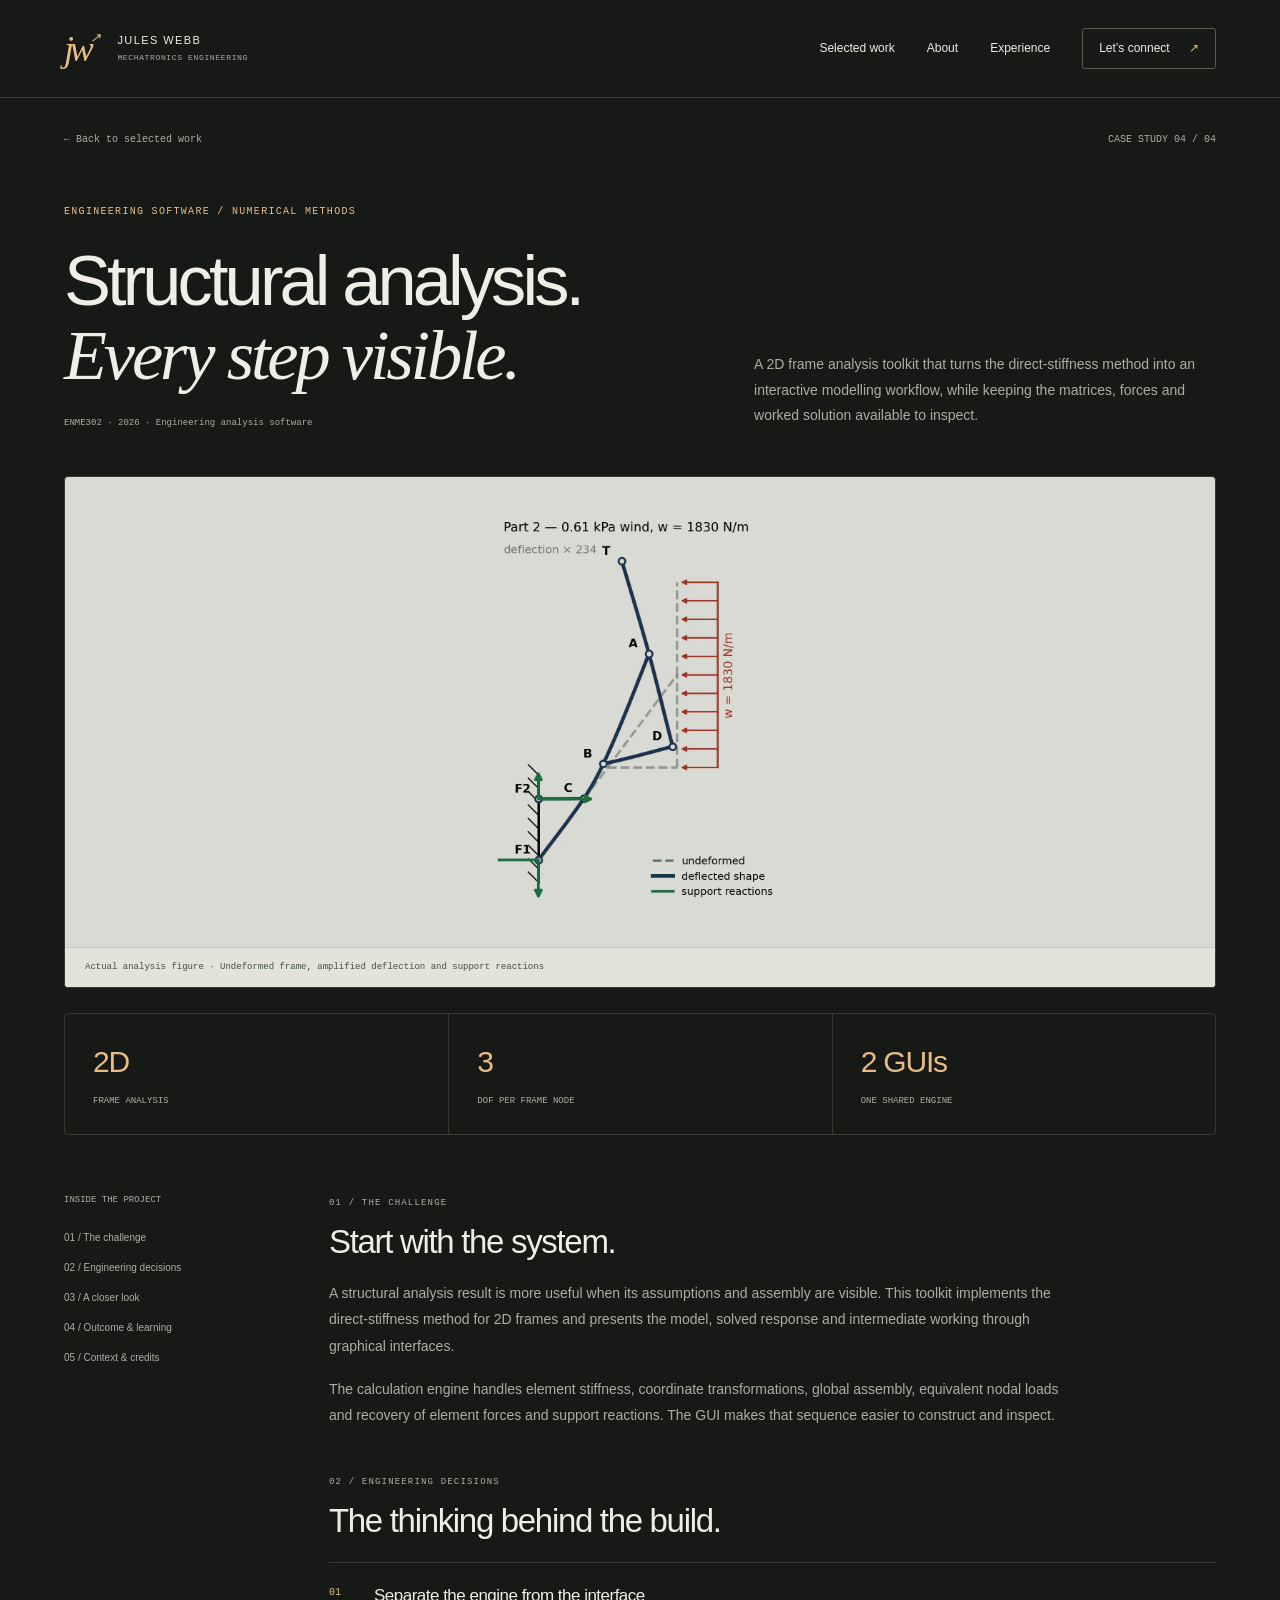
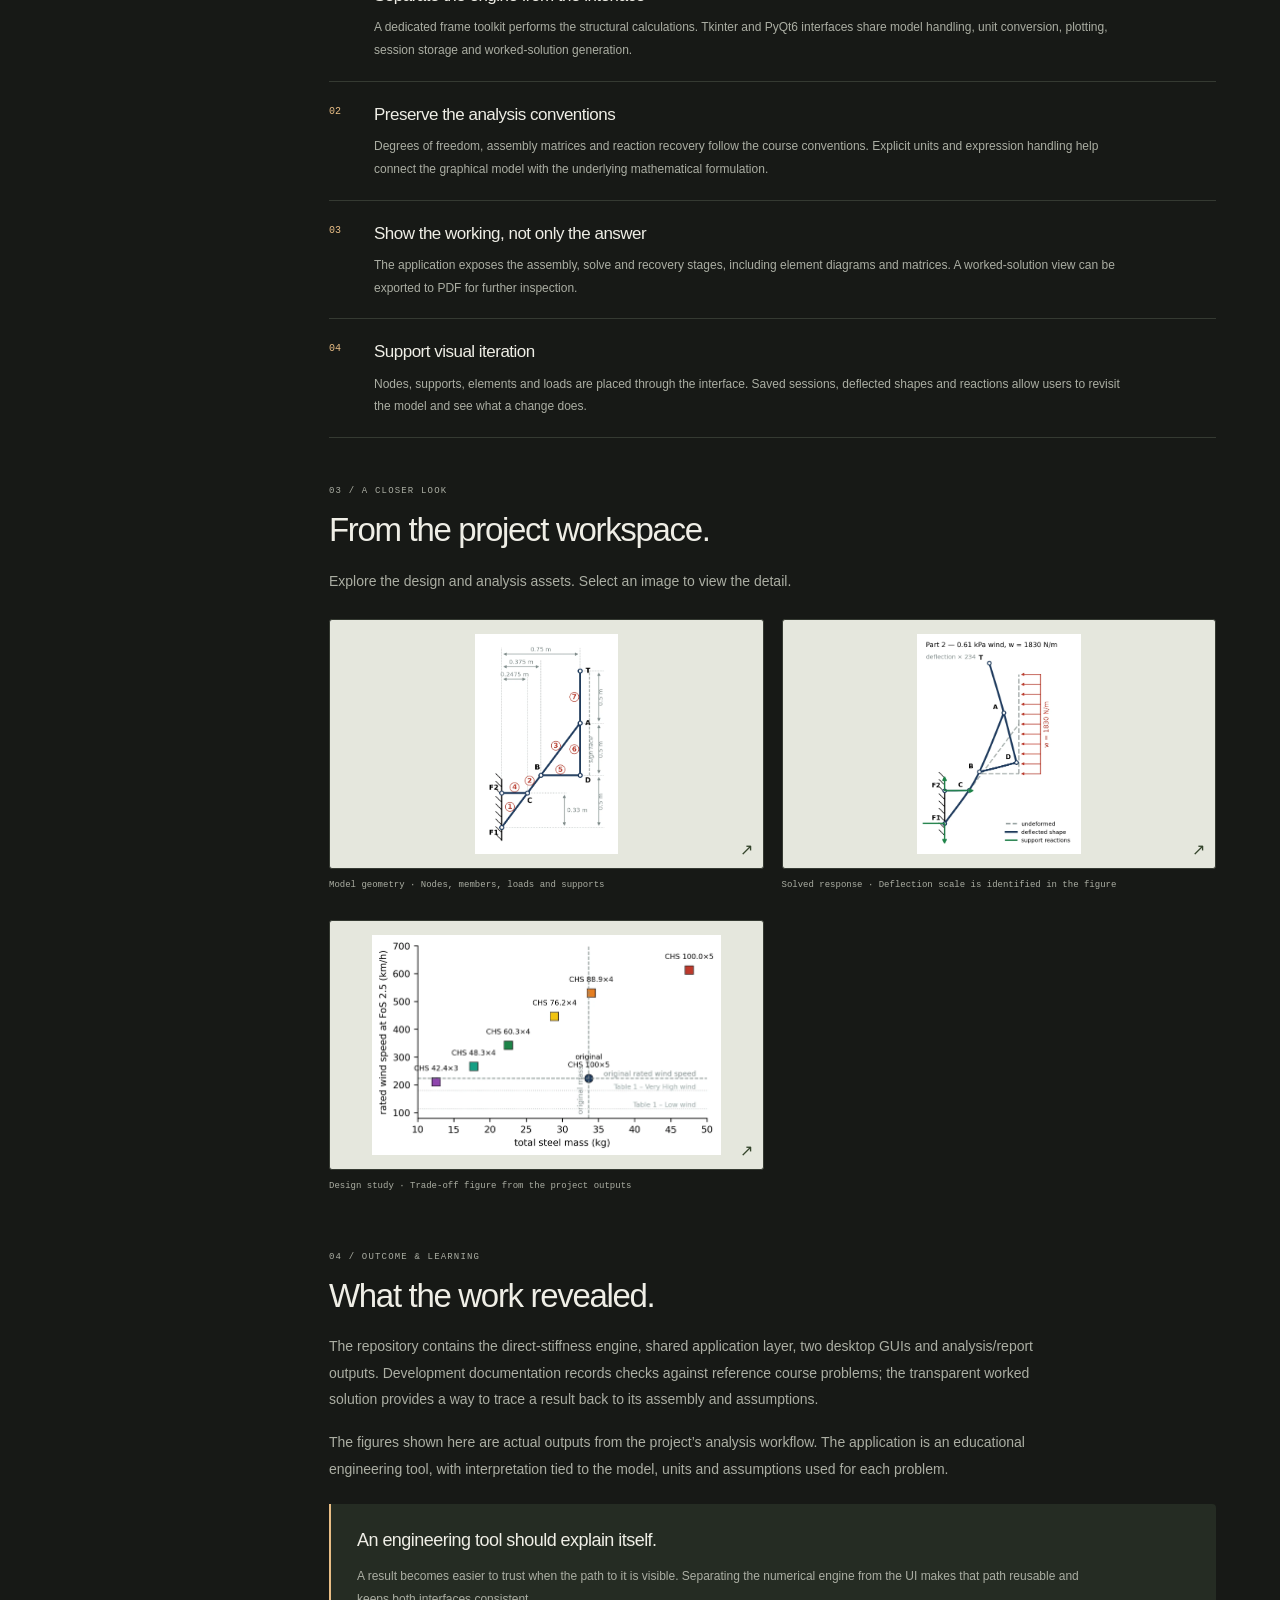
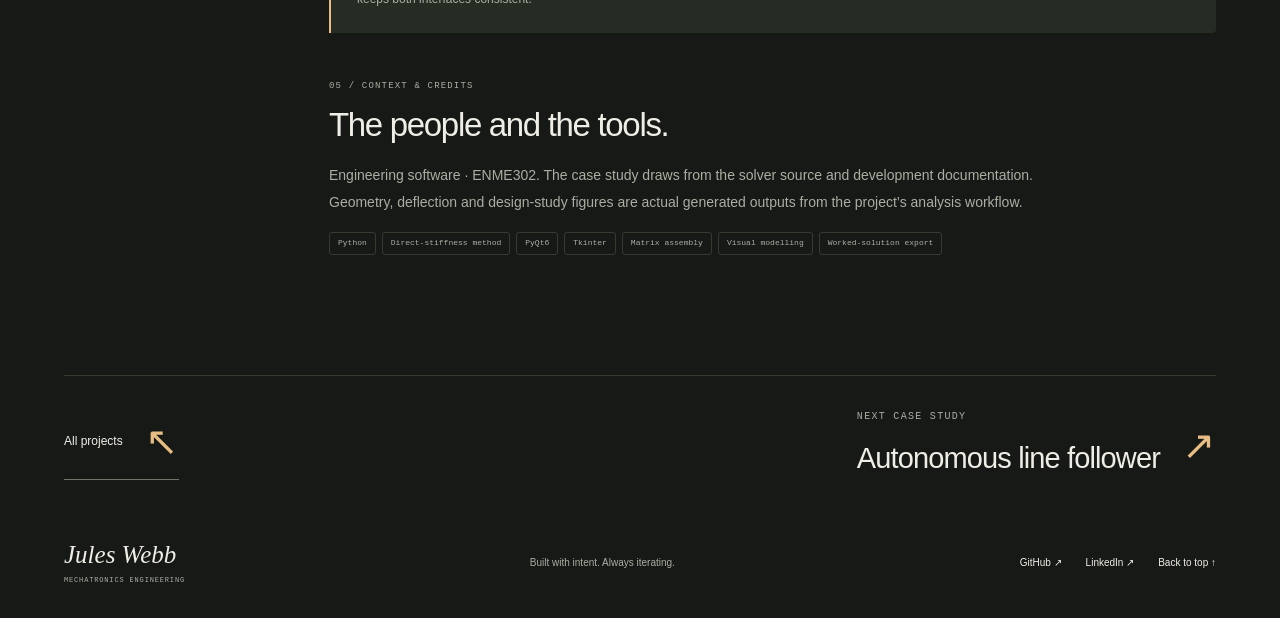
==== frame-solver.html @ 987310a7 "Build Jules Webb engineering portfolio for GitHub Pages" ====
<!doctype html>
<html lang="en"><head><meta charset="utf-8"><meta name="viewport" content="width=device-width, initial-scale=1"><meta name="theme-color" content="#171916"><title>Structural frame solver — Jules Webb</title><meta name="description" content="A 2D frame analysis toolkit that turns the direct-stiffness method into an interactive modelling workflow, while keeping the matrices, forces and worked solution available to inspect."><link rel="canonical" href="https://juleswwebb.github.io/portfolio/frame-solver.html"><meta property="og:type" content="article"><meta property="og:title" content="Structural frame solver — Jules Webb"><meta property="og:description" content="A 2D frame analysis toolkit that turns the direct-stiffness method into an interactive modelling workflow, while keeping the matrices, forces and worked solution available to inspect."><meta property="og:url" content="https://juleswwebb.github.io/portfolio/frame-solver.html"><meta property="og:image" content="https://juleswwebb.github.io/portfolio/assets/social-preview.png"><meta name="twitter:card" content="summary_large_image"><link rel="icon" href="assets/favicon.svg" type="image/svg+xml"><link rel="stylesheet" href="styles.css"><script defer src="app.js"></script></head>
<body><a class="skip-link" href="#main">Skip to content</a>  <header class="header">
    <a class="brand" href="./" aria-label="Jules Webb, home"><span class="monogram">jw<span>↗</span></span><span>JULES WEBB<span class="brand-sub">MECHATRONICS ENGINEERING</span></span></a>
    <button class="menu-toggle" aria-expanded="false" aria-controls="navigation">Menu <span>+</span></button>
    <nav id="navigation" aria-label="Main navigation"><a href="index.html#work">Selected work</a><a href="index.html#about">About</a><a href="index.html#experience">Experience</a><a class="nav-contact" href="index.html#contact">Let’s connect <span>↗</span></a></nav>
  </header>
<main id="main" class="wrap">
<div class="case-breadcrumb"><a href="index.html#work">← Back to selected work</a><span>CASE STUDY 04 / 04</span></div>
<section class="case-hero"><div><p class="eyebrow">ENGINEERING SOFTWARE / NUMERICAL METHODS</p><h1>Structural analysis.<br><em>Every step visible.</em></h1><div class="case-meta">ENME302 · 2026 · Engineering analysis software</div></div><p>A 2D frame analysis toolkit that turns the direct-stiffness method into an interactive modelling workflow, while keeping the matrices, forces and worked solution available to inspect.</p></section>
<figure class="case-cover frame-cover"><img src="assets/frame-analysis.webp" alt="Deflected structural frame plotted alongside original geometry, loads and support reactions" fetchpriority="high"><figcaption>Actual analysis figure · Undeformed frame, amplified deflection and support reactions</figcaption></figure>
<div class="case-stats"><div class="case-stat"><strong>2D</strong><span>FRAME ANALYSIS</span></div><div class="case-stat"><strong>3</strong><span>DOF PER FRAME NODE</span></div><div class="case-stat"><strong>2 GUIs</strong><span>ONE SHARED ENGINE</span></div></div>
<div class="case-layout"><aside class="case-aside" aria-label="Case study sections"><p>INSIDE THE PROJECT</p><a href="#challenge">01 / The challenge</a><a href="#decisions">02 / Engineering decisions</a><a href="#details">03 / A closer look</a><a href="#outcome">04 / Outcome & learning</a><a href="#credits">05 / Context & credits</a></aside>
<div class="case-content"><section id="challenge"><p class="eyebrow">01 / THE CHALLENGE</p><h2>Start with the system.</h2><p>A structural analysis result is more useful when its assumptions and assembly are visible. This toolkit implements the direct-stiffness method for 2D frames and presents the model, solved response and intermediate working through graphical interfaces.</p><p>The calculation engine handles element stiffness, coordinate transformations, global assembly, equivalent nodal loads and recovery of element forces and support reactions. The GUI makes that sequence easier to construct and inspect.</p></section>
<section id="decisions"><p class="eyebrow">02 / ENGINEERING DECISIONS</p><h2>The thinking behind the build.</h2><div class="decision-list"><div class="decision"><span>01</span><div><h3>Separate the engine from the interface</h3><p>A dedicated frame toolkit performs the structural calculations. Tkinter and PyQt6 interfaces share model handling, unit conversion, plotting, session storage and worked-solution generation.</p></div></div><div class="decision"><span>02</span><div><h3>Preserve the analysis conventions</h3><p>Degrees of freedom, assembly matrices and reaction recovery follow the course conventions. Explicit units and expression handling help connect the graphical model with the underlying mathematical formulation.</p></div></div><div class="decision"><span>03</span><div><h3>Show the working, not only the answer</h3><p>The application exposes the assembly, solve and recovery stages, including element diagrams and matrices. A worked-solution view can be exported to PDF for further inspection.</p></div></div><div class="decision"><span>04</span><div><h3>Support visual iteration</h3><p>Nodes, supports, elements and loads are placed through the interface. Saved sessions, deflected shapes and reactions allow users to revisit the model and see what a change does.</p></div></div></div></section>
<section id="details"><p class="eyebrow">03 / A CLOSER LOOK</p><h2>From the project workspace.</h2><p>Explore the design and analysis assets. Select an image to view the detail.</p><div class="case-gallery"><figure class="gallery-item"><button class="gallery-button" aria-label="Enlarge: Model geometry · Nodes, members, loads and supports"><img src="assets/frame-geometry.webp" alt="Frame geometry and load diagram generated by the solver workflow" loading="lazy"></button><figcaption>Model geometry · Nodes, members, loads and supports</figcaption></figure><figure class="gallery-item"><button class="gallery-button" aria-label="Enlarge: Solved response · Deflection scale is identified in the figure"><img src="assets/frame-analysis.webp" alt="Undeformed and deflected frame with support reactions" loading="lazy"></button><figcaption>Solved response · Deflection scale is identified in the figure</figcaption></figure><figure class="gallery-item"><button class="gallery-button" aria-label="Enlarge: Design study · Trade-off figure from the project outputs"><img src="assets/frame-tradeoff.webp" alt="Engineering trade-off plot from the structural analysis workflow" loading="lazy"></button><figcaption>Design study · Trade-off figure from the project outputs</figcaption></figure></div></section>
<section id="outcome"><p class="eyebrow">04 / OUTCOME & LEARNING</p><h2>What the work revealed.</h2><p>The repository contains the direct-stiffness engine, shared application layer, two desktop GUIs and analysis/report outputs. Development documentation records checks against reference course problems; the transparent worked solution provides a way to trace a result back to its assembly and assumptions.</p><p>The figures shown here are actual outputs from the project’s analysis workflow. The application is an educational engineering tool, with interpretation tied to the model, units and assumptions used for each problem.</p><div class="case-callout"><h3>An engineering tool should explain itself.</h3><p>A result becomes easier to trust when the path to it is visible. Separating the numerical engine from the UI makes that path reusable and keeps both interfaces consistent.</p></div></section>
<section id="credits"><p class="eyebrow">05 / CONTEXT & CREDITS</p><h2>The people and the tools.</h2><p>Engineering software · ENME302. The case study draws from the solver source and development documentation. Geometry, deflection and design-study figures are actual generated outputs from the project’s analysis workflow.</p><div class="tags"><span>Python</span><span>Direct-stiffness method</span><span>PyQt6</span><span>Tkinter</span><span>Matrix assembly</span><span>Visual modelling</span><span>Worked-solution export</span></div></section></div></div>
<div class="case-next"><a class="text-link" href="index.html#work">All projects <span>↖</span></a><a href="line-follower.html"><div><p class="eyebrow">NEXT CASE STUDY</p><h3>Autonomous line follower</h3></div><span aria-hidden="true">↗</span></a></div></main>
<dialog id="lightbox" class="lightbox" aria-label="Project image detail"><button class="lightbox-close" aria-label="Close image detail">×</button><img alt=""><p></p></dialog>  <footer class="footer wrap"><a class="footer-name" href="./">Jules Webb<span>MECHATRONICS ENGINEERING</span></a><p>Built with intent. Always iterating.</p><div><a href="https://github.com/juleswwebb" target="_blank" rel="noopener noreferrer">GitHub ↗</a><a href="https://www.linkedin.com/in/jules-webb-585821216/" target="_blank" rel="noopener noreferrer">LinkedIn ↗</a><a href="#main">Back to top ↑</a></div></footer></body></html>
---- styles.css ----
@charset "UTF-8";
:root{--bg:#171916;--panel:#20231f;--ink:#efeee6;--muted:#abaea3;--line:#353a32;--accent:#e8bd85;--paper:#eae9df;--dark:#252a22;--sans:Arial,Helvetica,sans-serif;--serif:Georgia,'Times New Roman',serif;--mono:'SFMono-Regular',Consolas,'Liberation Mono',monospace}
*{box-sizing:border-box}html{scroll-behavior:smooth;scroll-padding-top:100px}body{margin:0;background:var(--bg);color:var(--ink);font-family:var(--sans);font-size:15px;line-height:1.6;-webkit-font-smoothing:antialiased}a{color:inherit;text-decoration:none}button{font:inherit;color:inherit;cursor:pointer}button,a{-webkit-tap-highlight-color:transparent}button{background:none;border:0}img{max-width:100%;display:block}::selection{color:var(--bg);background:var(--accent)}:focus-visible{outline:2px solid var(--accent);outline-offset:6px}button:focus-visible{outline-offset:3px}h1,h2,h3,p{margin:0}h1,h2{font-weight:400;line-height:1.07;letter-spacing:-.055em}h1 em,h2 em{font-family:var(--serif);font-weight:400;letter-spacing:-.045em}h3{font-weight:500;letter-spacing:-.03em}p{color:var(--muted)}.wrap{max-width:1320px;padding-left:64px;padding-right:64px;margin:auto}.eyebrow,.small-label{font-family:var(--mono);font-size:10px;line-height:1.7;letter-spacing:.13em;color:var(--muted)}.eyebrow{margin-bottom:24px}.status-dot{display:inline-block;width:6px;height:6px;border-radius:50%;background:var(--accent);margin-right:10px;box-shadow:0 0 0 4px #e8bd8510}.header{max-width:1480px;margin:auto;padding:28px 64px;display:flex;align-items:center;justify-content:space-between;gap:24px;border-bottom:1px solid var(--line)}.brand{display:flex;align-items:center;gap:16px;font-size:11px;letter-spacing:.13em}.monogram{font-family:var(--serif);font-style:italic;font-size:36px;line-height:1;letter-spacing:-.12em;position:relative;padding-right:12px;color:var(--accent)}.monogram>span{font-family:var(--sans);font-size:13px;position:absolute;top:0;right:0;letter-spacing:0}.brand-sub{display:block;font-family:var(--mono);font-size:8px;color:var(--muted);letter-spacing:.08em;margin-top:3px}.header nav{display:flex;align-items:center;gap:32px;font-size:12px}.header nav>a{transition:color .2s}.header nav>a:hover{color:var(--accent)}.nav-contact{border:1px solid #595c50;padding:10px 16px;border-radius:3px}.nav-contact span{margin-left:16px;color:var(--accent)}.menu-toggle{display:none}.hero{padding-top:86px;padding-bottom:74px;display:grid;grid-template-columns:1.15fr 1fr;gap:56px;align-items:center}.hero h1{font-size:clamp(58px,6vw,85px);line-height:1.04;letter-spacing:-.065em}.hero h1 em{font-size:.82em;white-space:nowrap;color:var(--accent)}.hero-description{max-width:420px;font-size:15px;line-height:1.8;margin-top:28px}.hero-actions{display:flex;align-items:center;gap:28px;margin-top:32px}.button{display:inline-flex;align-items:center;justify-content:space-between;gap:36px;font-size:12px;padding:15px 22px;border-radius:3px;transition:background .2s,transform .2s}.button:hover{transform:translateY(-2px)}.button-accent{background:var(--accent);color:#23281f}.button-accent:hover{background:#f4d2a6}.text-link{font-size:12px;display:inline-flex;gap:24px;align-items:center;border-bottom:1px solid #707368;padding-bottom:6px}.text-link span{color:var(--accent)}.hero-note{display:flex;gap:14px;margin-top:38px;align-items:center}.note-line{height:34px;border-left:1px solid var(--line)}.hero-note p{font-size:10px;line-height:1.8}.hero-note strong{font-weight:400;color:#d0d2c8;font-size:10px}.hero-art{min-width:0;position:relative;transform:translateY(10px)}.art-heading,.art-footer{display:flex;align-items:center;justify-content:space-between;font-family:var(--mono);font-size:8px;letter-spacing:.04em;color:var(--muted);gap:8px}.art-heading{padding-bottom:14px}.art-stage{position:relative;background:#d8d9d2;aspect-ratio:1.08;overflow:hidden;border:1px solid #6e7766;color:#485145;background-image:linear-gradient(#64735a12 1px,transparent 1px),linear-gradient(90deg,#64735a12 1px,transparent 1px);background-size:24px 24px}.art-stage::after{content:'';position:absolute;inset:12px;border:1px solid #626e5526;pointer-events:none}.art-stage img{width:100%;height:100%;object-fit:contain;padding:44px 10px;mix-blend-mode:multiply;position:relative;z-index:1;transition:opacity .18s;filter:contrast(1.025)}.art-stage[data-view="electronics"]{background:#102031}.art-stage[data-view="electronics"] img{mix-blend-mode:normal;padding:28px;object-fit:contain}.art-stage[data-view="control"]{background:#e4e4e0}.art-stage[data-view="control"] img{mix-blend-mode:normal;padding:40px 20px}.art-orbit{position:absolute;inset:35px;border:1px solid #6e77662a;border-radius:50%;transform:rotate(-15deg) scaleY(.77)}.art-orbit::before{content:'';position:absolute;inset:25px;border:1px dashed #6e776631;border-radius:50%}.crosshair{position:absolute;font-family:var(--mono);font-size:21px;line-height:1;z-index:2}.crosshair-one{top:16px;left:18px}.crosshair-two{bottom:16px;right:18px}.art-label{position:absolute;z-index:2;font:8px var(--mono);letter-spacing:.07em;background:#d8d9d2c9;padding:6px 8px}.label-top{top:36px;right:20px}.label-bottom{bottom:38px;left:20px}.art-footer{padding-top:13px;font-size:8px}.art-coordinate{font-size:7px}.view-controls{display:flex;border:1px solid var(--line);margin-top:22px;border-radius:3px;overflow:hidden}.view-controls button{font-family:var(--mono);font-size:9px;flex:1;padding:11px 5px;color:var(--muted);transition:background .2s}.view-controls button+button{border-left:1px solid var(--line)}.view-controls button span{font-family:var(--sans);margin-left:8px;font-size:10px}.view-controls button[aria-pressed="true"]{background:#e8bd8512;color:var(--accent)}.view-controls button:hover{background:#e8bd850a}.discipline-strip{border-top:1px solid var(--line);border-bottom:1px solid var(--line)}.discipline-strip .wrap{display:flex;justify-content:space-between;align-items:center;padding-top:20px;padding-bottom:20px;gap:18px;font-size:10px;letter-spacing:.12em;color:#c6c8bc}.strip-plus{color:var(--accent);font-size:16px}.work-section{padding-top:100px;padding-bottom:90px}.section-heading{display:flex;justify-content:space-between;gap:40px;align-items:flex-end;margin-bottom:52px}.section-heading h2,.about-section h2{font-size:clamp(36px,4.2vw,56px)}.section-heading>p{font-size:12px;line-height:1.8;padding-bottom:4px}.section-heading .eyebrow{margin-bottom:20px}.work-toolbar{display:flex;align-items:center;justify-content:space-between;border-top:1px solid var(--line);padding:24px 0}.small-label{font-size:8px}.filters{display:flex;gap:6px}.filters button{font-size:10px;color:var(--muted);padding:7px 12px;border:1px solid transparent;border-radius:3px}.filters button[aria-pressed="true"]{border-color:#6b7260;color:var(--ink)}.filters button:hover{color:var(--accent)}.project-grid{display:grid;grid-template-columns:1fr 1fr;gap:48px 28px}.project-card{min-width:0;display:block}.project-card[hidden]{display:none}.project-image{position:relative;height:310px;overflow:hidden;background:var(--panel);border-radius:4px;border:1px solid #ffffff0a}.project-image>img{width:100%;height:100%;object-fit:contain;padding:48px 12px;transition:transform .65s cubic-bezier(.2,.8,.2,1)}.project-card:hover .project-image>img{transform:scale(1.045)}.project-card:hover .project-arrow{background:var(--accent);color:var(--bg);transform:translate(2px,-2px)}.image-light{background:#d9dad3;color:#30372c;background-image:linear-gradient(#7082610b 1px,transparent 1px),linear-gradient(90deg,#7082610b 1px,transparent 1px);background-size:24px 24px}.image-light>img{mix-blend-mode:multiply}.image-topline{position:absolute;left:20px;right:20px;top:17px;display:flex;justify-content:space-between;align-items:center;font:8px var(--mono);letter-spacing:.05em;z-index:2;gap:10px}.project-status{border:1px solid currentColor;border-radius:2px;padding:3px 5px;opacity:.7;font-size:7px;white-space:nowrap}.image-caption{position:absolute;bottom:17px;left:20px;font:8px var(--mono);letter-spacing:.05em;z-index:2}.project-arrow{position:absolute;right:18px;bottom:17px;border:1px solid currentColor;border-radius:50%;width:32px;height:32px;display:grid;place-items:center;transition:background .2s,transform .2s;z-index:2}.image-board{background:#242e27;color:#cad3c7;background-image:radial-gradient(ellipse at center,#3d4e3d 0,transparent 75%)}.image-board>img{padding:39px 32px;object-fit:cover;object-position:center;transform:scale(.92)}.project-card:hover .image-board>img{transform:scale(.97)}.image-arena{background:#242d38;color:#bdc8d5}.image-arena>img{padding:45px 22px;object-fit:contain}.project-info{padding-top:22px}.project-info .eyebrow{font-size:8px;letter-spacing:.09em;color:var(--accent);margin-bottom:7px}.project-info h3{font-size:25px;margin-bottom:8px}.project-info p:not(.eyebrow){font-size:12px;line-height:1.8;max-width:420px}.tags{display:flex;flex-wrap:wrap;gap:6px;margin-top:17px}.tags span{font-family:var(--mono);font-size:8px;border:1px solid var(--line);padding:4px 8px;border-radius:3px;color:var(--muted)}.project-wide{grid-column:1/-1;display:grid;grid-template-columns:1.3fr 1fr;align-items:center;background:#21251f;border:1px solid var(--line);border-radius:4px;overflow:hidden}.project-wide .project-image{border:0;border-radius:0;height:330px}.project-wide .project-info{padding:32px 40px}.project-wide .project-info h3{font-size:29px}.image-frame{background:#e7e8df;color:#374131}.frame-presentation{display:grid;grid-template-columns:1fr 1fr;height:100%;align-items:center;padding:40px 25px;gap:10px}.frame-presentation>img{max-height:240px;max-width:100%;width:auto;margin:auto;mix-blend-mode:multiply;transition:transform .5s}.project-card:hover .frame-presentation>img{transform:scale(1.025)}.frame-equation>span{font:7px var(--mono);letter-spacing:.03em}.frame-equation strong{display:block;font:italic 54px var(--serif);line-height:1.3;letter-spacing:-.04em}.frame-equation p{font:18px/1.3 var(--serif);color:#536148;margin:12px 0 20px}.work-footnote{font-size:10px;color:#8d9386;margin-top:32px}.about-section{background:var(--paper);color:var(--dark);padding:90px 0 80px}.about-section p{color:#656b5e}.about-section .eyebrow{color:#6f7966}.about-layout{display:grid;grid-template-columns:1.1fr 1fr;gap:52px}.about-copy .large-copy{color:var(--dark);font-size:22px;line-height:1.45;margin-bottom:20px;letter-spacing:-.02em}.about-copy p:not(.large-copy){font-size:13px;line-height:1.85;margin-bottom:17px}.dark-link{color:var(--dark);margin-top:5px;border-color:#969d8d}.dark-link span{color:var(--dark)}.capability-grid{grid-column:1/-1;display:grid;grid-template-columns:repeat(4,1fr);border-top:1px solid #bbc0b1;margin-top:20px;padding-top:35px;gap:28px}.capability>span{font:10px var(--mono);color:#7c886e}.capability h3{font-size:16px;margin:13px 0 8px;letter-spacing:-.02em}.capability p{font-size:11px;line-height:1.8;max-width:215px}.experience-section{padding-top:90px;padding-bottom:95px}.experience-row{padding:30px 0;border-top:1px solid var(--line);display:grid;grid-template-columns:210px 1fr 30px;gap:25px}.experience-row:last-child{border-bottom:1px solid var(--line)}.experience-date{font:9px/1.6 var(--mono);color:var(--muted);padding-top:5px;letter-spacing:.02em}.experience-date .status-dot{margin-left:14px;margin-right:0}.experience-row h3{font-size:22px;margin-bottom:8px}.experience-company{font-size:12px;color:var(--accent);margin-bottom:12px}.experience-description{font-size:12px;line-height:1.85;max-width:615px}.experience-index{font:10px var(--mono);color:#696f62;text-align:right;padding-top:5px}.contact-section{position:relative;overflow:hidden;background:#252c23;border:1px solid #49513e;border-radius:5px;margin-bottom:75px;padding-top:48px;padding-bottom:48px}.contact-section h2{font-size:clamp(40px,5vw,68px);max-width:700px;position:relative;z-index:1}.contact-section h2 em{color:var(--accent)}.contact-bottom{display:flex;justify-content:space-between;align-items:flex-end;margin-top:35px;gap:30px;position:relative;z-index:1}.contact-bottom p{font-size:12px;line-height:1.8}.contact-orbit{position:absolute;right:-25px;top:-35px;font-size:260px;line-height:1.4;color:#e8bd8507;transform:rotate(0deg);pointer-events:none}.footer{display:flex;justify-content:space-between;align-items:center;gap:25px;padding-bottom:34px}.footer-name{font:italic 25px var(--serif)}.footer-name>span{display:block;font:7px var(--mono);letter-spacing:.12em;color:var(--muted);margin-top:7px}.footer>p{font-size:10px}.footer>div{display:flex;gap:24px;font-size:10px}.footer a:hover{color:var(--accent)}.skip-link{position:fixed;left:20px;top:-100px;z-index:10;background:var(--accent);color:var(--bg);padding:10px 18px}.skip-link:focus{top:15px}.reveal{opacity:1;transform:none}.motion-ready .reveal{opacity:0;transform:translateY(18px);transition:opacity .65s,transform .65s}.motion-ready .reveal.is-visible{opacity:1;transform:none}
/* Case studies */
.case-breadcrumb{display:flex;justify-content:space-between;align-items:center;padding-top:36px;font:10px var(--mono);color:var(--muted)}.case-breadcrumb a:hover{color:var(--accent)}.case-hero{padding-top:58px;padding-bottom:48px;display:grid;grid-template-columns:1.15fr .85fr;gap:65px;align-items:end}.case-hero h1{font-size:clamp(44px,5.5vw,72px);line-height:1.05}.case-hero .eyebrow{color:var(--accent)}.case-hero p:not(.eyebrow){font-size:14px;line-height:1.8}.case-meta{font:9px var(--mono);color:var(--muted);margin-top:25px}.case-cover{margin:0;position:relative;border-radius:4px;overflow:hidden;border:1px solid var(--line);background:#d9dad3}.case-cover>img{width:100%;height:440px;object-fit:contain;padding:32px 50px;mix-blend-mode:multiply}.case-cover.dark-cover{background:#26322a}.case-cover.dark-cover img{mix-blend-mode:normal}.case-cover.arena-cover{background:#242d38}.case-cover.arena-cover img{mix-blend-mode:normal}.case-cover.frame-cover>img{height:470px;padding:30px;object-fit:contain}.case-cover figcaption{font:9px/1.7 var(--mono);color:#454f3d;border-top:1px solid #747d6940;padding:12px 20px;background:#e2e4d9}.case-cover.dark-cover figcaption,.case-cover.arena-cover figcaption{background:#20291f;color:#c5cbbf;border-color:var(--line)}.case-stats{display:grid;grid-template-columns:repeat(3,1fr);border:1px solid var(--line);border-radius:4px;margin-top:25px;margin-bottom:60px}.case-stat{padding:24px 28px}.case-stat+.case-stat{border-left:1px solid var(--line)}.case-stat strong{font-weight:400;font-size:30px;letter-spacing:-.04em;display:block;color:var(--accent)}.case-stat span{font:9px var(--mono);color:var(--muted)}.case-layout{display:grid;grid-template-columns:200px 1fr;gap:65px;padding-bottom:75px}.case-aside{align-self:start;position:sticky;top:35px;font-size:10px;color:var(--muted)}.case-aside>p{font:9px var(--mono);margin-bottom:18px}.case-aside a{display:block;padding:7px 0}.case-aside a:hover{color:var(--accent)}.case-content section{margin-bottom:45px;scroll-margin-top:35px}.case-content h2{font-size:33px;letter-spacing:-.04em;margin-bottom:20px}.case-content p,.case-content li{font-size:14px;line-height:1.9;color:var(--muted);max-width:750px}.case-content p+p{margin-top:16px}.case-content ul{padding-left:19px;margin-top:20px}.case-content li{padding-left:4px;margin-bottom:10px}.case-content strong{color:#d7dace;font-weight:500}.case-content .eyebrow{font-size:9px;margin-bottom:12px}.decision-list{border-top:1px solid var(--line);margin-top:24px}.decision{padding:19px 0;border-bottom:1px solid var(--line);display:grid;grid-template-columns:30px 1fr;gap:15px}.decision>span{font:10px var(--mono);color:var(--accent);padding-top:5px}.decision h3{font-size:17px;margin-bottom:7px}.decision p{font-size:12px}.case-gallery{display:grid;grid-template-columns:1fr 1fr;gap:18px;margin-top:25px}.gallery-item{margin:0}.gallery-button{width:100%;display:block;background:#e5e7dd;border:1px solid var(--line);padding:14px;border-radius:3px;position:relative;overflow:hidden}.gallery-button img{height:220px;object-fit:contain;margin:auto;width:100%;transition:transform .4s}.gallery-button:hover img{transform:scale(1.03)}.gallery-button::after{content:'↗';position:absolute;right:10px;bottom:6px;color:#35452c;font-size:16px}.gallery-item figcaption{font:9px/1.7 var(--mono);color:var(--muted);padding:9px 0}.case-callout{background:#252c23;border-left:2px solid var(--accent);padding:22px 26px;border-radius:0 4px 4px 0;margin-top:22px}.case-callout h3{font-size:18px;margin-bottom:10px}.case-callout p{font-size:12px}.case-next{display:flex;justify-content:space-between;align-items:center;gap:30px;border-top:1px solid var(--line);padding-top:32px;padding-bottom:60px}.case-next .eyebrow{margin-bottom:10px}.case-next h3{font-size:29px}.case-next>a{display:flex;gap:22px;align-items:center}.case-next>a>span{font-size:40px;color:var(--accent)}.case-next>a:hover h3{color:var(--accent)}.lightbox{max-width:min(1100px,94vw);max-height:94vh;background:var(--bg);border:1px solid #5c6452;border-radius:5px;padding:45px 20px 20px;color:var(--ink)}.lightbox::backdrop{background:#0b100be8;backdrop-filter:blur(5px)}.lightbox img{max-height:72vh;max-width:100%;object-fit:contain;margin:auto;background:#ddd}.lightbox p{font:11px var(--mono);padding-top:12px}.lightbox-close{position:absolute;right:12px;top:6px;font-size:24px;line-height:1.3;width:32px;height:32px}.lightbox-close:hover{color:var(--accent)}
@media(min-width:1450px){.hero h1{font-size:88px}.header{padding-left:80px;padding-right:80px}}
@media(max-width:1100px){.wrap{padding-left:40px;padding-right:40px}.header{padding:24px 40px}.hero{gap:35px;padding-top:65px}.hero h1{font-size:65px}.hero h1 em{font-size:.79em}.header nav{gap:20px}.art-heading,.art-footer{font-size:7px}.art-coordinate{display:none}.project-image{height:280px}.project-wide .project-info{padding:28px}.contact-section{margin-left:40px;margin-right:40px}.case-layout{gap:40px;grid-template-columns:155px 1fr}.case-hero{gap:40px}.case-stat{padding:20px}.experience-row{grid-template-columns:170px 1fr 20px}}
@media(max-width:800px){.wrap{padding-left:26px;padding-right:26px}.header{padding:21px 26px;position:relative}.brand{gap:12px}.brand-sub{font-size:7px}.menu-toggle{display:block;font-size:11px;border:1px solid var(--line);padding:8px 12px;border-radius:3px}.menu-toggle span{margin-left:18px;color:var(--accent)}.header nav{display:none;position:absolute;top:100%;left:0;right:0;z-index:5;background:var(--bg);padding:25px 26px;border-bottom:1px solid var(--line);box-shadow:0 15px 20px #0004;align-items:stretch;gap:20px}.header nav.is-open{display:flex;flex-direction:column}.nav-contact{align-self:flex-start}.hero{grid-template-columns:1fr;gap:44px;padding-top:52px;padding-bottom:44px}.hero h1{font-size:clamp(52px,10vw,78px)}.hero h1 em{font-size:.88em}.hero-description{max-width:480px}.hero-art{max-width:600px;width:100%;margin:auto;transform:none}.art-stage{aspect-ratio:1.4}.art-heading,.art-footer{font-size:9px}.art-coordinate{display:inline;font-size:8px}.view-controls button{padding:13px 8px}.view-controls button span{font-size:12px}.discipline-strip .wrap{gap:12px;font-size:8px;letter-spacing:.03em;padding-top:17px;padding-bottom:17px}.strip-plus{font-size:12px}.work-section{padding-top:65px;padding-bottom:65px}.section-heading{margin-bottom:35px;gap:24px}.section-heading>p{font-size:10px}.section-heading h2,.about-section h2{font-size:39px}.work-toolbar{align-items:flex-start;gap:15px;flex-direction:column;padding:20px 0}.filters{margin-left:-12px}.project-grid{gap:34px 22px}.project-image{height:245px}.image-topline{left:12px;right:12px;font-size:7px}.project-status{font-size:6px}.image-caption{left:12px;font-size:7px}.project-info h3{font-size:23px}.project-info p:not(.eyebrow){font-size:11px}.tags span{font-size:7px}.project-wide{grid-template-columns:1fr}.project-wide .project-info{padding:25px}.project-wide .project-image{height:320px}.about-section{padding:62px 0}.about-layout{grid-template-columns:1fr;gap:30px}.about-copy{max-width:570px}.capability-grid{grid-template-columns:repeat(2,1fr);gap:30px;margin-top:8px;padding-top:28px}.experience-section{padding-top:65px;padding-bottom:65px}.experience-row{grid-template-columns:135px 1fr 15px;gap:18px;padding:25px 0}.experience-date{font-size:8px}.experience-row h3{font-size:19px}.experience-description{font-size:11px}.contact-section{margin:0 26px 55px;padding:34px}.contact-section h2{font-size:50px}.contact-bottom{gap:20px}.footer{flex-wrap:wrap;gap:24px}.footer>p{display:none}.footer>div{font-size:9px;gap:20px}.case-hero{grid-template-columns:1fr;gap:25px;padding-top:40px;padding-bottom:32px}.case-hero h1{font-size:55px}.case-hero p:not(.eyebrow){max-width:610px}.case-cover>img{height:350px;padding:30px}.case-cover.frame-cover>img{height:390px}.case-stats{margin-bottom:40px}.case-stat strong{font-size:26px}.case-stat span{font-size:8px}.case-layout{grid-template-columns:1fr;gap:25px;padding-bottom:30px}.case-aside{position:static;display:flex;gap:20px;border-bottom:1px solid var(--line);padding-bottom:15px;flex-wrap:wrap}.case-aside>p{width:100%;margin:0}.case-aside>a{padding:0}.case-content h2{font-size:30px}.case-content p,.case-content li{font-size:13px}.case-next h3{font-size:25px}}
@media(max-width:520px){.wrap{padding-left:22px;padding-right:22px}.header{padding:19px 22px}.brand-sub{font-size:6px}.brand{font-size:10px}.hero{padding-top:42px}.hero h1{font-size:52px}.hero h1 em{font-size:.82em}.hero-description{font-size:13px;margin-top:23px}.hero-actions{gap:25px;margin-top:25px}.hero-note{margin-top:28px}.hero-note strong{font-size:9px}.hero-art{margin-top:0}.art-stage{aspect-ratio:1.2}.art-heading,.art-footer{font-size:7px}.art-coordinate{font-size:6px}.art-stage img{padding:35px 0}.art-label{font-size:6px}.label-top{right:14px;top:30px}.label-bottom{left:14px;bottom:30px}.view-controls{margin-top:16px}.view-controls button span{font-size:10px;margin-left:5px}.discipline-strip .wrap{flex-wrap:wrap;justify-content:center;gap:8px 12px;font-size:7px}.strip-plus{font-size:10px}.section-heading{display:block}.section-heading>p{margin-top:22px;font-size:12px}.section-heading>p br{display:none}.section-heading h2,.about-section h2{font-size:38px}.project-grid{grid-template-columns:1fr;gap:35px}.project-image{height:280px}.image-topline{font-size:8px;left:16px;right:16px}.project-status{font-size:6px}.project-info h3{font-size:25px}.project-info p:not(.eyebrow){font-size:12px}.project-info .eyebrow{font-size:8px}.project-wide .project-info h3{font-size:26px}.project-wide .project-image{height:285px}.frame-presentation{padding:45px 20px;gap:15px}.frame-presentation>img{max-height:190px}.frame-equation strong{font-size:45px}.frame-equation p{font-size:16px}.frame-equation>span{font-size:6px}.capability-grid{gap:26px 20px}.capability h3{font-size:14px}.capability p{font-size:10px}.experience-row{grid-template-columns:1fr 20px;gap:9px}.experience-date{grid-column:1/-1;margin-bottom:8px}.experience-row h3{font-size:21px}.experience-description{font-size:12px}.experience-index{grid-column:2;grid-row:2}.contact-section{margin:0 22px 45px;padding:30px 24px}.contact-section h2{font-size:40px}.contact-bottom{flex-direction:column;align-items:flex-start;gap:24px;margin-top:26px}.contact-orbit{font-size:200px;right:-50px}.footer{align-items:flex-start;flex-direction:column;gap:22px}.footer>div{width:100%;justify-content:space-between}.case-breadcrumb{font-size:8px;padding-top:25px}.case-hero h1{font-size:43px}.case-hero .eyebrow{font-size:8px}.case-cover>img{height:265px;padding:24px 10px}.case-cover.frame-cover>img{height:360px}.case-cover figcaption{font-size:8px;padding:10px 12px}.case-stats{margin-top:18px}.case-stat{padding:16px 12px}.case-stat strong{font-size:23px}.case-stat span{font-size:7px;line-height:1.6;display:block}.case-aside{gap:15px;font-size:9px}.case-gallery{grid-template-columns:1fr}.gallery-button img{height:230px}.case-content h2{font-size:29px}.case-next{align-items:flex-start;flex-direction:column;gap:25px;padding-bottom:40px}.case-next h3{font-size:26px}}
@media(prefers-reduced-motion:reduce){html{scroll-behavior:auto}*,*::before,*::after{transition:none!important;animation:none!important}.motion-ready .reveal{opacity:1;transform:none}}
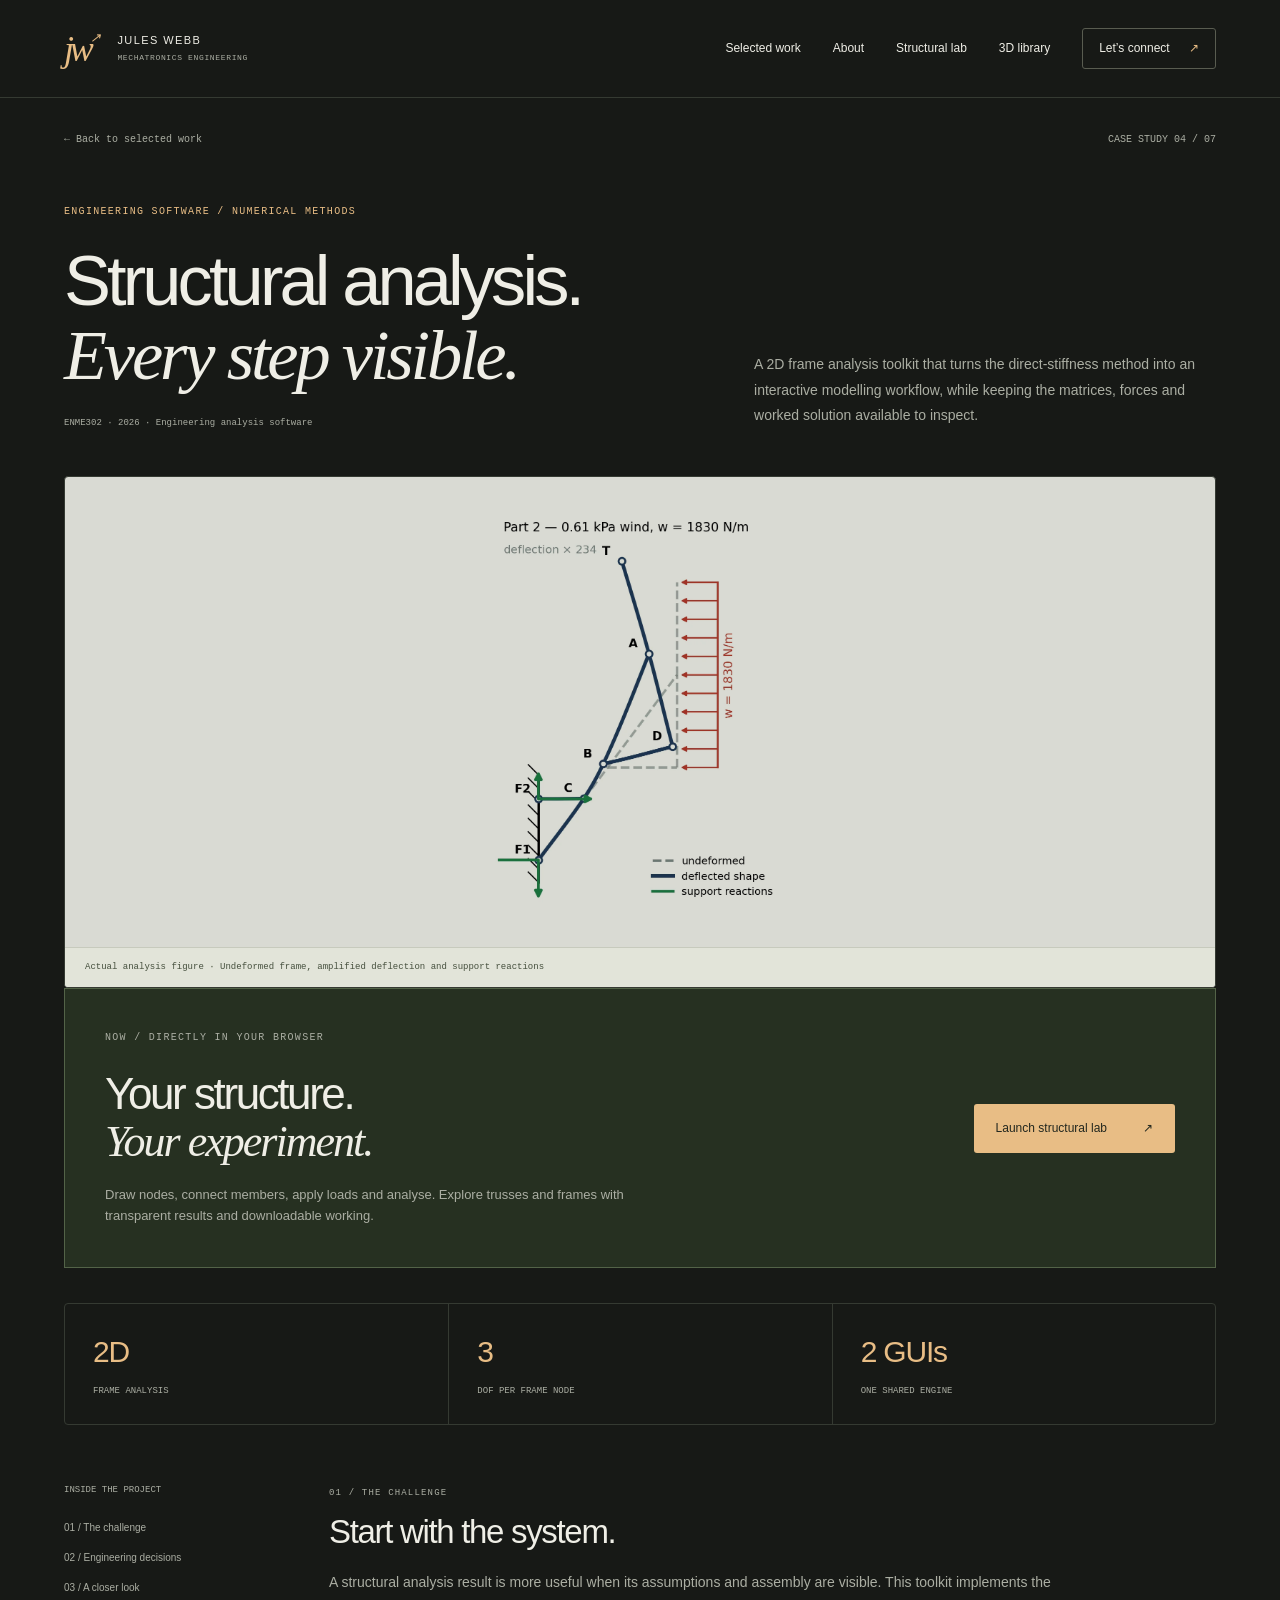
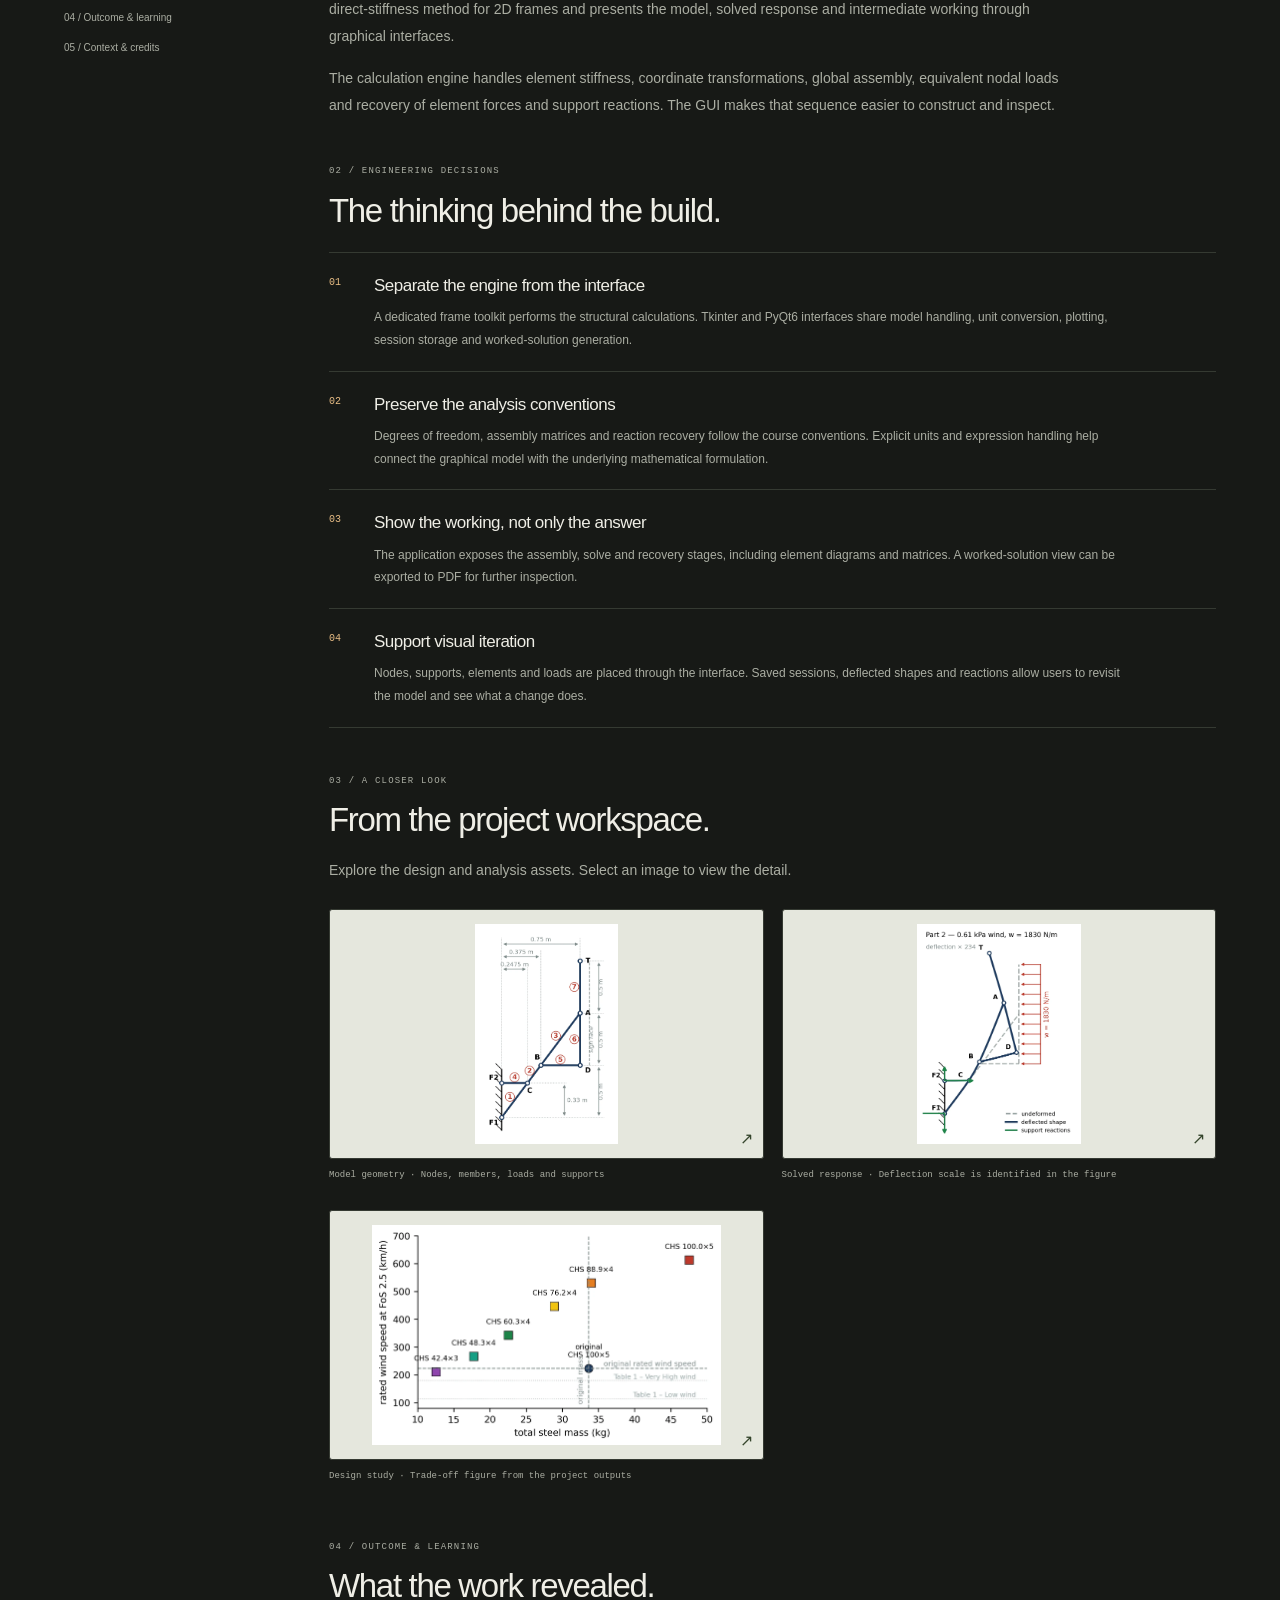
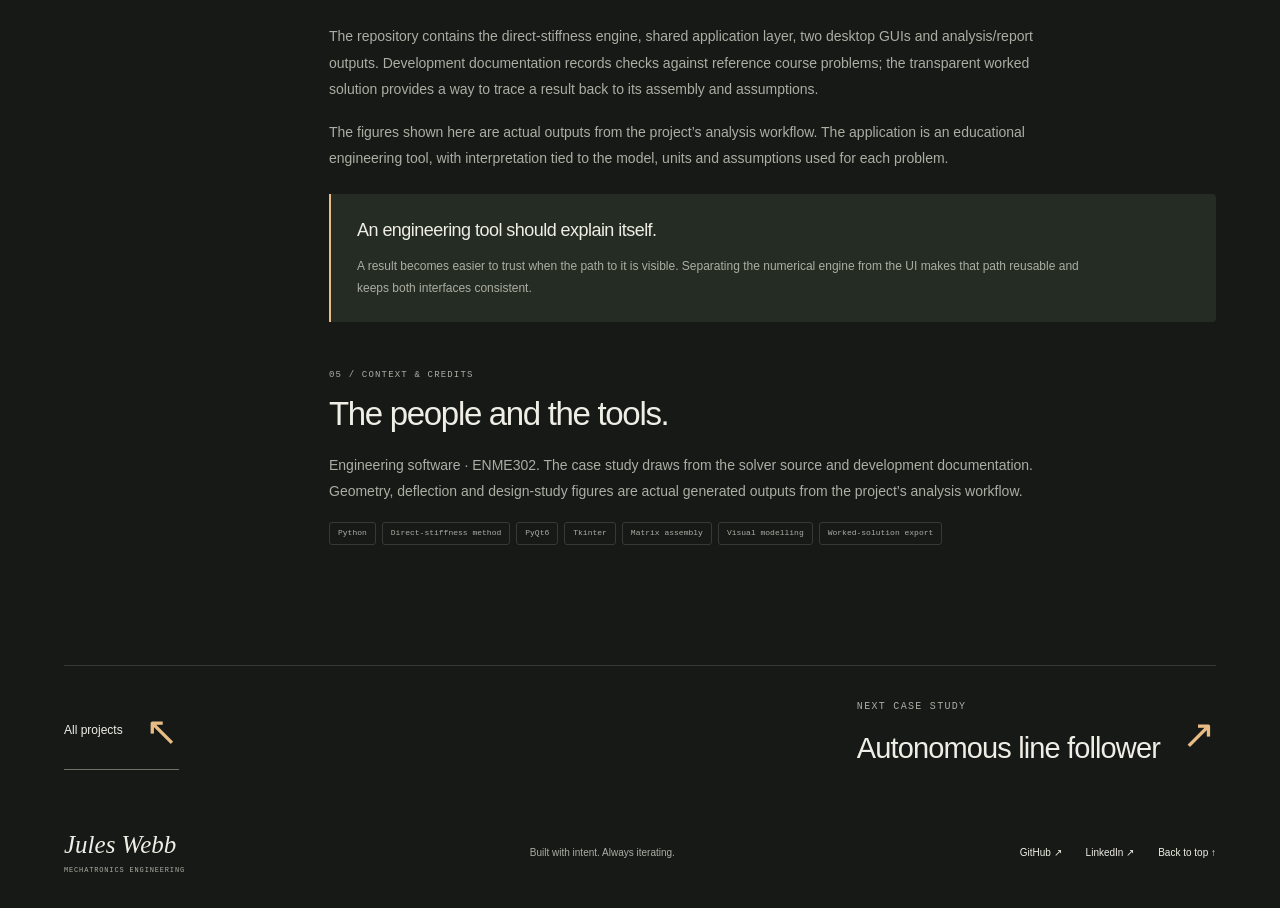
==== commit 75bd9521: "Add interactive engineering labs, scroll motion and actual CAD gallery" ====
--- a/frame-solver.html
+++ b/frame-solver.html
@@ -1,15 +1,15 @@
 <!doctype html>
-<html lang="en"><head><meta charset="utf-8"><meta name="viewport" content="width=device-width, initial-scale=1"><meta name="theme-color" content="#171916"><title>Structural frame solver — Jules Webb</title><meta name="description" content="A 2D frame analysis toolkit that turns the direct-stiffness method into an interactive modelling workflow, while keeping the matrices, forces and worked solution available to inspect."><link rel="canonical" href="https://juleswwebb.github.io/portfolio/frame-solver.html"><meta property="og:type" content="article"><meta property="og:title" content="Structural frame solver — Jules Webb"><meta property="og:description" content="A 2D frame analysis toolkit that turns the direct-stiffness method into an interactive modelling workflow, while keeping the matrices, forces and worked solution available to inspect."><meta property="og:url" content="https://juleswwebb.github.io/portfolio/frame-solver.html"><meta property="og:image" content="https://juleswwebb.github.io/portfolio/assets/social-preview.png"><meta name="twitter:card" content="summary_large_image"><link rel="icon" href="assets/favicon.svg" type="image/svg+xml"><link rel="stylesheet" href="styles.css"><script defer src="app.js"></script></head>
+<html lang="en"><head><meta charset="utf-8"><meta name="viewport" content="width=device-width, initial-scale=1"><meta name="theme-color" content="#171916"><title>Structural frame solver — Jules Webb</title><meta name="description" content="A 2D frame analysis toolkit that turns the direct-stiffness method into an interactive modelling workflow, while keeping the matrices, forces and worked solution available to inspect."><link rel="canonical" href="https://juleswwebb.github.io/portfolio/frame-solver.html"><meta property="og:type" content="article"><meta property="og:title" content="Structural frame solver — Jules Webb"><meta property="og:description" content="A 2D frame analysis toolkit that turns the direct-stiffness method into an interactive modelling workflow, while keeping the matrices, forces and worked solution available to inspect."><meta property="og:url" content="https://juleswwebb.github.io/portfolio/frame-solver.html"><meta property="og:image" content="https://juleswwebb.github.io/portfolio/assets/social-preview.png"><meta name="twitter:card" content="summary_large_image"><link rel="icon" href="assets/favicon.svg" type="image/svg+xml"><link rel="stylesheet" href="styles.css"><link rel="stylesheet" href="interactive.css"><script defer src="app.js"></script><script type="module" src="motion.mjs"></script></head>
 <body><a class="skip-link" href="#main">Skip to content</a>  <header class="header">
     <a class="brand" href="./" aria-label="Jules Webb, home"><span class="monogram">jw<span>↗</span></span><span>JULES WEBB<span class="brand-sub">MECHATRONICS ENGINEERING</span></span></a>
     <button class="menu-toggle" aria-expanded="false" aria-controls="navigation">Menu <span>+</span></button>
-    <nav id="navigation" aria-label="Main navigation"><a href="index.html#work">Selected work</a><a href="index.html#about">About</a><a href="index.html#experience">Experience</a><a class="nav-contact" href="index.html#contact">Let’s connect <span>↗</span></a></nav>
+    <nav id="navigation" aria-label="Main navigation"><a href="index.html#work">Selected work</a><a href="index.html#about">About</a><a href="structure-lab.html">Structural lab</a><a href="design-library.html">3D library</a><a class="nav-contact" href="index.html#contact">Let’s connect <span>↗</span></a></nav>
   </header>
 <main id="main" class="wrap">
-<div class="case-breadcrumb"><a href="index.html#work">← Back to selected work</a><span>CASE STUDY 04 / 04</span></div>
+<div class="case-breadcrumb"><a href="index.html#work">← Back to selected work</a><span>CASE STUDY 04 / 07</span></div>
 <section class="case-hero"><div><p class="eyebrow">ENGINEERING SOFTWARE / NUMERICAL METHODS</p><h1>Structural analysis.<br><em>Every step visible.</em></h1><div class="case-meta">ENME302 · 2026 · Engineering analysis software</div></div><p>A 2D frame analysis toolkit that turns the direct-stiffness method into an interactive modelling workflow, while keeping the matrices, forces and worked solution available to inspect.</p></section>
 <figure class="case-cover frame-cover"><img src="assets/frame-analysis.webp" alt="Deflected structural frame plotted alongside original geometry, loads and support reactions" fetchpriority="high"><figcaption>Actual analysis figure · Undeformed frame, amplified deflection and support reactions</figcaption></figure>
-<div class="case-stats"><div class="case-stat"><strong>2D</strong><span>FRAME ANALYSIS</span></div><div class="case-stat"><strong>3</strong><span>DOF PER FRAME NODE</span></div><div class="case-stat"><strong>2 GUIs</strong><span>ONE SHARED ENGINE</span></div></div>
+<div class="lab-invitation reveal"><div><p class="eyebrow">NOW / DIRECTLY IN YOUR BROWSER</p><h2>Your structure.<br><em>Your experiment.</em></h2><p>Draw nodes, connect members, apply loads and analyse. Explore trusses and frames with transparent results and downloadable working.</p></div><a class="button button-accent" href="structure-lab.html">Launch structural lab <span>↗</span></a></div><div class="case-stats"><div class="case-stat"><strong>2D</strong><span>FRAME ANALYSIS</span></div><div class="case-stat"><strong>3</strong><span>DOF PER FRAME NODE</span></div><div class="case-stat"><strong>2 GUIs</strong><span>ONE SHARED ENGINE</span></div></div>
 <div class="case-layout"><aside class="case-aside" aria-label="Case study sections"><p>INSIDE THE PROJECT</p><a href="#challenge">01 / The challenge</a><a href="#decisions">02 / Engineering decisions</a><a href="#details">03 / A closer look</a><a href="#outcome">04 / Outcome & learning</a><a href="#credits">05 / Context & credits</a></aside>
 <div class="case-content"><section id="challenge"><p class="eyebrow">01 / THE CHALLENGE</p><h2>Start with the system.</h2><p>A structural analysis result is more useful when its assumptions and assembly are visible. This toolkit implements the direct-stiffness method for 2D frames and presents the model, solved response and intermediate working through graphical interfaces.</p><p>The calculation engine handles element stiffness, coordinate transformations, global assembly, equivalent nodal loads and recovery of element forces and support reactions. The GUI makes that sequence easier to construct and inspect.</p></section>
 <section id="decisions"><p class="eyebrow">02 / ENGINEERING DECISIONS</p><h2>The thinking behind the build.</h2><div class="decision-list"><div class="decision"><span>01</span><div><h3>Separate the engine from the interface</h3><p>A dedicated frame toolkit performs the structural calculations. Tkinter and PyQt6 interfaces share model handling, unit conversion, plotting, session storage and worked-solution generation.</p></div></div><div class="decision"><span>02</span><div><h3>Preserve the analysis conventions</h3><p>Degrees of freedom, assembly matrices and reaction recovery follow the course conventions. Explicit units and expression handling help connect the graphical model with the underlying mathematical formulation.</p></div></div><div class="decision"><span>03</span><div><h3>Show the working, not only the answer</h3><p>The application exposes the assembly, solve and recovery stages, including element diagrams and matrices. A worked-solution view can be exported to PDF for further inspection.</p></div></div><div class="decision"><span>04</span><div><h3>Support visual iteration</h3><p>Nodes, supports, elements and loads are placed through the interface. Saved sessions, deflected shapes and reactions allow users to revisit the model and see what a change does.</p></div></div></div></section>
--- a/interactive.css
+++ b/interactive.css
@@ -0,0 +1,12 @@
+/* Motion is progressive enhancement; content and navigation remain usable without it. */
+.scroll-progress{position:fixed;z-index:100;height:2px;top:0;left:0;width:100%;transform:scaleX(var(--scroll-progress,0));transform-origin:left;background:var(--accent);box-shadow:0 0 15px #e8bd8566;pointer-events:none}.hero{position:relative;isolation:isolate}.hero>canvas{position:absolute;inset:0;width:100%;height:100%;opacity:.45;z-index:-1;pointer-events:none}.hero-line{display:block;overflow:hidden;padding-bottom:.04em}.motion-enabled .hero-line{animation:line-arrival 1.15s cubic-bezier(.16,1,.3,1) both}.hero-line:nth-child(2){animation-delay:.13s}.hero-line:nth-child(3){animation-delay:.26s}.motion-enabled .hero-description,.motion-enabled .hero-actions,.motion-enabled .hero-note{animation:soft-arrival 1s .45s both}.motion-enabled .hero-art{animation:soft-arrival 1.4s .3s both}.art-orbit{animation:orbit-drift 22s linear infinite}.art-stage{--pointer-x:50%;--pointer-y:50%;background-image:radial-gradient(circle at var(--pointer-x) var(--pointer-y),#e8bd8520,transparent 58%)}.art-stage img{transform:translateY(var(--hero-parallax,0px)) rotate(var(--hero-rotate,0deg));will-change:transform}.project-card{position:relative}.project-image{position:relative;isolation:isolate;transform-style:preserve-3d;transition:transform .5s cubic-bezier(.2,.8,.2,1),box-shadow .5s;overflow:hidden}.project-image::after{content:"";position:absolute;inset:0;background:radial-gradient(400px circle at var(--card-x,50%) var(--card-y,50%),#ffffff18,transparent 70%);opacity:0;pointer-events:none;transition:opacity .5s;z-index:2}.project-card:hover .project-image::after{opacity:1}.project-card:hover .project-arrow{transform:rotate(45deg);background:var(--accent);color:var(--bg)}.project-arrow{transition:transform .4s,background .4s!important}.project-info h3{transition:color .3s}.project-card:hover h3{color:var(--accent)}.discipline-strip{overflow:hidden;position:relative}.discipline-strip::before{content:"";position:absolute;height:1px;width:20%;background:linear-gradient(90deg,transparent,var(--accent),transparent);top:0;left:-20%;animation:scan-strip 8s linear infinite}.reveal{transition:opacity .9s cubic-bezier(.2,.8,.2,1),transform .9s cubic-bezier(.2,.8,.2,1)!important}.motion-ready .reveal:not(.is-visible){transform:translateY(45px)}.project-grid .reveal:nth-child(even){transition-delay:.12s!important}.section-heading h2,.technical-story h2{max-width:750px}.header nav a.is-current{color:var(--accent)}.button{position:relative;overflow:hidden}.button-accent::before{content:"";position:absolute;inset:-100%;background:linear-gradient(120deg,transparent 40%,#ffffff55 50%,transparent 60%);transform:translateX(-50%);transition:transform .6s}.button-accent:hover::before{transform:translateX(50%)}.button>span{transition:transform .3s}.button:hover>span{transform:translate(3px,-3px)}
+.system-scroll{background:#1c211a;border-top:1px solid var(--line);border-bottom:1px solid var(--line);margin-top:40px}.system-scroll-layout{display:grid;grid-template-columns:1.1fr .9fr;gap:90px;position:relative}.system-sticky{position:sticky;top:30px;align-self:start;height:calc(100vh - 60px);min-height:550px;max-height:850px;display:flex;flex-direction:column;justify-content:center;padding:30px 0}.system-sticky h2{font-size:clamp(40px,4.8vw,68px)}.system-sticky>.eyebrow{margin-bottom:18px}.system-diagram{margin-top:26px;position:relative}.system-diagram svg{width:100%;display:block}.signal-path{fill:none;stroke:#e8bd8550;stroke-width:2;stroke-dasharray:6 8}.system-module rect{fill:#232b1f;stroke:#5a674d;stroke-width:1;transition:fill .4s,stroke .4s}.system-module text{fill:#becbb2;text-anchor:middle;font:13px var(--mono);letter-spacing:.08em}.system-module .system-subtext{fill:#86977b;font-size:8px}.system-module.active rect{stroke:var(--accent);fill:#e8bd8515;stroke-width:2}.system-module.active text{fill:var(--accent)}.system-centre{fill:#64715a;font:8px var(--mono);text-anchor:middle;letter-spacing:.2em}.signal-particle{filter:drop-shadow(0 0 7px #e8bd85)}.system-progress{display:flex;align-items:center;gap:18px;font:9px var(--mono);color:var(--accent)}.system-progress>i{height:2px;flex:1;background:#3f4937;position:relative}.system-progress>i::after{content:"";position:absolute;inset:0;background:var(--accent);transform:scaleX(var(--system-progress,.25));transform-origin:left;transition:transform .5s}.system-steps{padding:120px 0}.system-steps article{min-height:80vh;display:flex;flex-direction:column;justify-content:center;padding:40px 0;opacity:.4;transition:opacity .5s,transform .5s;transform:translateY(15px)}.system-steps article.is-active{opacity:1;transform:none}.system-steps article>span{font:10px var(--mono);color:var(--accent);margin-bottom:25px}.system-steps h3{font-size:35px;line-height:1.15;margin-bottom:25px}.system-steps p{font-size:14px;line-height:1.8;max-width:400px}.system-steps img{max-height:235px;width:100%;object-fit:contain;margin:30px 0;background:#e9e9df;padding:15px;border:1px solid #454c3c}.system-steps .text-link{align-self:start;font-size:12px}.code-display{font:11px/2.4 var(--mono);padding:25px;background:#151a13;border:1px solid #3b4731;margin-top:30px;overflow:auto}.code-display>span{display:block;color:#cfbc9a;white-space:nowrap}.code-display>span:nth-child(2){color:#8fc5aa}.code-display small{display:block;font-size:8px;color:#77886a;margin-top:20px}.playground-section{padding-top:100px;padding-bottom:100px}.playground-grid{display:grid;grid-template-columns:1fr 1fr;gap:25px;margin-top:40px}.live-truss-card,.library-preview{background:#22281f;border:1px solid #404d34;padding:32px;min-width:0;position:relative;overflow:hidden}.playground-card-heading{display:flex;justify-content:space-between;gap:20px;font:9px var(--mono);color:var(--muted);margin-bottom:25px}.live-tag{color:#8dd4c0}.playground-grid h3{font-size:32px;line-height:1.1;font-weight:400;letter-spacing:-.045em}.live-truss-card svg{width:100%;display:block;margin-top:10px}.truss-load-control{font-size:11px;display:block}.truss-load-control output{float:right;color:var(--accent);font-family:var(--mono)}input[type=range]{accent-color:var(--accent);width:100%;cursor:pointer;margin:12px 0}.home-truss-stats{display:flex;justify-content:space-between;gap:20px;margin:18px 0 25px;font:8px var(--mono);color:var(--muted)}.home-truss-stats strong{display:block;font:18px var(--mono);color:var(--accent);margin-top:7px}.playground-grid .button{font-size:12px;padding:14px 19px}.library-preview{display:flex;flex-direction:column}.library-preview p{font-size:12px;line-height:1.8;margin:15px 0 25px}.library-preview>.button{align-self:start;margin-top:auto}.library-orbit{min-height:240px;position:relative;display:grid;place-items:center;flex:1;perspective:800px}.library-orbit img{position:relative;width:90%;height:250px;object-fit:contain;filter:drop-shadow(0 15px 25px #0006);animation:pcb-float 8s ease-in-out infinite}.library-ring{position:absolute;width:85%;height:80%;border:1px solid #74836055;border-radius:50%;transform:rotateX(65deg) rotateZ(-20deg)}.ring-two{transform:rotateX(55deg) rotateY(55deg) rotateZ(50deg);border-color:#e8bd8535;animation:ring-orbit 14s ease-in-out infinite}.playground-links{display:flex;gap:25px;margin-top:25px;flex-wrap:wrap}.playground-links a{display:flex;justify-content:space-between;align-items:center;gap:20px;flex:1;min-width:220px;border-bottom:1px solid var(--line);padding:17px 0;font:10px var(--mono);color:var(--muted)}.playground-links a:hover{color:var(--accent)}.interactive-card-art{background:radial-gradient(ellipse at center,#34402a,#1b2117);color:var(--accent);display:grid;place-items:center}.card-system-label{position:absolute;right:30px;bottom:45px;text-align:right;font:9px/2 var(--mono);color:#94a786;letter-spacing:.07em}.card-elevator{border:1px solid #657a52;width:110px;height:220px;position:relative;background:repeating-linear-gradient(0deg,transparent 0px,transparent 43px,#63735455 44px)}.card-elevator>span{display:block;height:44px;font:12px var(--mono);padding:12px 10px;color:#89a077}.card-elevator>i{width:55px;height:35px;background:#e8bd85;border:5px solid #b6966b;position:absolute;right:12px;bottom:4px;box-shadow:0 0 35px #e8bd8533;animation:elevator-travel 10s ease-in-out infinite}.card-cnc{width:220px;height:150px;border:1px solid #627550;transform:perspective(600px) rotateX(55deg) rotateZ(-30deg);background:repeating-linear-gradient(90deg,transparent 0,transparent 24px,#5d705055 25px),repeating-linear-gradient(0deg,transparent 0,transparent 24px,#5d705055 25px);position:relative}.card-gantry{height:100%;width:18px;position:absolute;left:40px;border-left:3px solid #e8bd85;border-right:3px solid #e8bd85;animation:gantry-travel 7s ease-in-out infinite}.card-gantry>i{position:absolute;width:32px;height:32px;left:-9px;top:30px;background:var(--accent);box-shadow:0 0 22px #e8bd8555;animation:gantry-head 4s ease-in-out infinite}.card-cnc>span{position:absolute;bottom:-35px;font:11px var(--mono);letter-spacing:.2em}.card-oled{border:7px solid #4f5845;border-radius:15px;background:#080e09;width:250px;padding:22px;transform:rotate(-7deg);box-shadow:0 15px 50px #0005}.card-oled>span{font:9px var(--mono);color:#8fd4a0;letter-spacing:.15em}.card-oled strong{font:48px var(--mono);display:block;color:#bcffbe;margin:10px 0}.card-oled strong>span{font-size:24px;margin-left:20px;display:inline-block;animation:step-bounce 2s ease-in-out infinite}.card-oled i{display:block;width:100%;height:5px;background:linear-gradient(90deg,#bcffbe 68%,#203722 68%);box-shadow:0 0 12px #bcffbe33}.card-oled small{display:block;font:8px var(--mono);margin-top:15px;color:#637d61}
+.gallery-intro{padding:65px 0 45px}.gallery-intro h1{font-size:clamp(50px,7vw,90px)}.gallery-intro>p:last-child{max-width:560px;margin-top:24px}.model-workbench{display:grid;grid-template-columns:270px minmax(0,1fr);border:1px solid var(--line);background:#1d231a}.model-browser{border-right:1px solid var(--line);padding:22px 16px;min-width:0}.model-browser label{display:block;font:8px var(--mono);color:var(--muted);letter-spacing:.1em;margin-bottom:18px}.model-browser input,.model-browser select{display:block;width:100%;background:#141a12;color:var(--ink);border:1px solid #455039;padding:11px;margin-top:8px;font:11px var(--sans);border-radius:3px}.model-list{max-height:650px;overflow-y:auto;scrollbar-width:thin}.model-list button{width:100%;text-align:left;display:block;padding:14px 12px;border-bottom:1px solid #343e2c;font-size:11px;border-left:2px solid transparent;transition:background .2s,color .2s}.model-list button span{display:block;font:8px var(--mono);color:var(--muted);margin-top:5px}.model-list button:hover{background:#333e2b}.model-list button[aria-pressed=true]{background:#e8bd8510;border-left-color:var(--accent);color:var(--accent)}.model-library-count{font:9px var(--mono);color:var(--muted);padding-top:20px;border-top:1px solid var(--line)}.model-detail{min-width:0}.model-stage{position:relative;background:radial-gradient(ellipse at center,#394332,#20261d);height:530px;transition:background .3s}.model-stage.light-studio{background:radial-gradient(ellipse at center,#faf9f3,#bfc6b7)}.model-stage-top,.model-stage-bottom{position:absolute;left:24px;right:24px;display:flex;justify-content:space-between;align-items:center;gap:15px;font:8px var(--mono);letter-spacing:.08em;color:#b3c0a6;z-index:1;pointer-events:none}.model-stage-top{top:20px}.model-stage-bottom{bottom:20px}.model-stage-bottom button{pointer-events:auto;border:1px solid #647159;padding:8px 12px;border-radius:30px;font:9px var(--mono);color:var(--ink);background:#20291abb}.model-stage-bottom button[aria-pressed=true]{background:var(--accent);color:var(--bg)}.model-stage.light-studio .model-stage-top,.model-stage.light-studio .model-stage-bottom{color:#3c4732}model-viewer{width:100%;height:100%;--poster-color:transparent;--progress-bar-color:var(--accent);--progress-bar-height:2px;outline-offset:-5px}.model-loading{position:absolute;inset:45% 20% auto;text-align:center;font:9px var(--mono);letter-spacing:.15em;color:var(--accent)}.model-loading>i{display:block;height:2px;background:linear-gradient(90deg,transparent,var(--accent),transparent);margin:16px;animation:loading-scan 1.5s infinite}.model-camera-controls{display:flex;flex-wrap:wrap;gap:6px;padding:15px 20px;border-top:1px solid var(--line);border-bottom:1px solid var(--line)}.model-camera-controls button{padding:8px 11px;font-size:10px;border:1px solid #435139;background:#26301f;border-radius:3px}.model-camera-controls button[aria-pressed=true],.model-camera-controls button:hover{border-color:var(--accent);color:var(--accent)}.model-camera-controls button:disabled{opacity:.4}.model-description{padding:28px}.model-description .eyebrow{margin-bottom:10px}.model-description h2{font-size:31px;margin-bottom:14px;line-height:1.2}.model-description>p:not(.eyebrow){font-size:12px;max-width:600px}.model-downloads{display:flex;gap:10px;flex-wrap:wrap;margin-top:20px}.model-downloads a{font:10px var(--mono);padding:9px 13px;border:1px solid var(--line);border-radius:3px}.model-downloads a:hover{border-color:var(--accent);color:var(--accent)}.model-renders{display:grid;grid-template-columns:repeat(3,1fr);gap:8px;padding:0 28px 25px}.render-download{background:#e5e9df;border:1px solid #536347;padding:8px;transition:transform .3s}.render-download:hover{transform:translateY(-4px)}.render-download img{height:115px;width:100%;object-fit:contain}.render-download span{display:block;text-align:center;font:8px var(--mono);color:#293321;padding:5px}.archive-section{padding:90px 0 50px}.archive-section h2{font-size:45px}.archive-grid{display:grid;grid-template-columns:repeat(3,1fr);gap:12px;margin:35px 0}.archive-grid a{border:1px solid var(--line);padding:23px;display:flex;flex-direction:column;gap:15px;background:#20271c;transition:border-color .3s,transform .3s}.archive-grid a:hover{border-color:var(--accent);transform:translateY(-3px)}.archive-grid strong{font-size:16px;font-weight:400;line-height:1.4}.archive-grid span{font:8px var(--mono);color:var(--muted)}.archive-grid span:last-child{color:var(--accent)}.project-credit{font:10px/1.9 var(--mono);border-top:1px solid var(--line);padding-top:25px;margin:35px 0 55px}.case-model-preview{display:grid;grid-template-columns:1fr 1.3fr;align-items:center;gap:40px;border:1px solid var(--line);padding:30px;background:#232a1f;margin-bottom:30px}.case-model-preview h2{font-size:43px}.case-model-preview p:not(.eyebrow){font-size:12px;margin:23px 0}.case-model-preview model-viewer{height:390px;background:radial-gradient(#46523b,transparent)}.case-model-preview .button{font-size:11px}.lab-invitation{padding:40px;background:#263021;display:flex;justify-content:space-between;align-items:center;gap:40px;border:1px solid #536348;margin-bottom:35px}.lab-invitation h2{font-size:44px}.lab-invitation p:not(.eyebrow){max-width:550px;margin-top:20px;font-size:13px}.lab-invitation .button{flex-shrink:0}.interactive-demo{background:#1e261a;border:1px solid #45513b;padding:35px;position:relative;overflow:hidden;margin-bottom:40px}.demo-heading{display:flex;justify-content:space-between;align-items:start;gap:20px}.demo-heading .eyebrow{margin-bottom:15px}.demo-heading h2{font-size:48px}.demo-badge{font:9px var(--mono);color:#9cbd88;padding:8px 12px;border:1px solid #536b44;border-radius:20px;white-space:nowrap}.demo-note{font:9px/1.9 var(--mono);border-top:1px solid #3c4a33;padding-top:20px;margin-top:25px;max-width:900px}.interactive-demo button:not(.button){border:1px solid #526047;background:#26321f;border-radius:4px;padding:10px 15px;font-size:11px;transition:background .2s,border-color .2s}.interactive-demo button:not(.button):hover{border-color:var(--accent)}.technical-story{display:grid;grid-template-columns:1fr 1fr;gap:70px;margin:65px 0}.technical-story h2{font-size:38px;line-height:1.15;margin-bottom:25px}.technical-story p:not(.eyebrow){font-size:13px;margin-bottom:20px;line-height:1.9}.awaiting-assets{display:flex;align-items:center;gap:30px;padding:38px;border:1px dashed #57614a;background:#20261c}.awaiting-assets>span{font-size:55px;color:var(--accent)}.awaiting-assets .eyebrow{margin-bottom:10px}.awaiting-assets h3{font-size:24px;margin-bottom:10px}.awaiting-assets p:not(.eyebrow){font-size:12px}
+.elevator-layout{display:grid;grid-template-columns:1fr 1fr;gap:45px;margin-top:35px}.elevator-shaft{height:430px;position:relative;padding-right:90px;margin-left:25px}.shaft-track{position:absolute;left:12%;top:0;bottom:0;width:55%;border-left:2px solid #667b56;border-right:2px solid #667b56;background:repeating-linear-gradient(0deg,transparent,transparent 84px,#53674340 85px)}.hall-floors{position:absolute;inset:0 0 0 0;display:flex;flex-direction:column;justify-content:space-between}.hall-floor{height:86px;display:flex;justify-content:space-between;align-items:center;position:relative;border-bottom:1px solid #53674360}.hall-floor>span{font:16px var(--mono);color:#90a77d}.hall-floor>div{display:flex;gap:6px}.hall-floor button{width:34px;height:34px;padding:0!important;font-size:18px!important;position:relative;z-index:2}.hall-floor button[aria-pressed=true],.car-buttons button[aria-pressed=true]{background:var(--accent);color:var(--bg);box-shadow:0 0 15px #e8bd8525}.elevator-car{position:absolute;left:17%;width:45%;height:72px;bottom:5px;border:3px solid #b8c8aa;background:#1a2315;z-index:1;overflow:hidden;transform:translateY(var(--car-y,0px));will-change:transform}.car-interior{display:grid;place-items:center;height:100%;background:radial-gradient(#887154,#322c20);color:#e8bd85;font:24px var(--serif);font-style:italic}.car-door{position:absolute;top:0;bottom:0;width:50%;background:linear-gradient(90deg,#718064,#536147);border:1px solid #93a185;transition:transform .8s cubic-bezier(.2,.8,.2,1)}.door-left{left:0}.door-right{right:0}.door-open .door-left{transform:translateX(-100%)}.door-open .door-right{transform:translateX(100%)}.car-light{position:absolute;top:2px;left:10%;right:10%;height:2px;background:#e8bd85;box-shadow:0 0 8px #e8bd85}.elevator-console{display:flex;flex-direction:column;gap:18px}.floor-display{padding:20px 25px;background:#111a0c;border:1px solid #4d643b;display:flex;flex-wrap:wrap;justify-content:space-between;align-items:center}.floor-display>span{font:9px var(--mono);color:#9cb08c}.floor-display strong{font:58px var(--mono);color:#e8bd85;line-height:1.1}.floor-display>span:last-child{flex-basis:100%;color:#8dd4c0;margin-top:12px}.car-buttons{display:flex;gap:8px}.car-buttons button{flex:1;font:18px var(--mono)!important}.door-buttons{display:flex;gap:8px}.door-buttons button{flex:1}.elevator-readouts{display:grid;grid-template-columns:1fr 1fr;gap:18px}.elevator-readouts span{display:block;font:8px var(--mono);color:#8ba17b;margin-bottom:5px}.elevator-readouts strong{font:12px var(--mono);color:#c0ccb5;word-break:break-word}.state-rail{display:flex;gap:5px;flex-wrap:wrap}.state-rail span{font:7px var(--mono);color:#819273;padding:5px 7px;border:1px solid #405036;border-radius:20px}.state-rail span.active{color:var(--accent);border-color:var(--accent);background:#e8bd8510}.elevator-console>button:last-child{align-self:start;font-size:10px}.cnc-layout{display:grid;grid-template-columns:1.7fr 1fr;gap:35px;margin-top:30px}.cnc-viewport{position:relative;background:#182015;border:1px solid #3f5034}.cnc-viewport svg{width:100%;display:block}.svg-label{fill:#8ba17b;font:10px var(--mono);letter-spacing:.1em}.cnc-live-coordinate{position:absolute;bottom:15px;right:15px;color:var(--accent);font:9px var(--mono)}.cnc-controls{display:flex;flex-direction:column;justify-content:center;gap:20px}.cnc-controls>.eyebrow{margin-bottom:0}.cnc-controls label{display:block;font:10px var(--mono);color:var(--muted)}.cnc-controls output{float:right;color:var(--accent)}.cnc-controls .button{font-size:11px;padding:13px 19px;justify-content:space-between;display:flex}.cnc-controls .small-label{color:#8dd4c0}.step-layout{display:grid;grid-template-columns:1fr 1fr;gap:70px;align-items:center;margin:45px 20px 30px}.step-device{border:2px solid #57654c;background:linear-gradient(140deg,#38482d,#202a19);padding:35px;border-radius:25px;position:relative;box-shadow:0 20px 45px #0004;transform:rotate(-3deg);max-width:400px}.device-screw{position:absolute;width:7px;height:7px;border-radius:50%;border:1px solid #b7c6a8;background:#718361;top:14px}.screw-a{left:18px}.screw-b{right:18px}.oled-display{background:#081209;border:5px solid #172712;border-radius:3px;padding:22px 18px;color:#baffba;text-shadow:0 0 12px #9dff9920;font-family:var(--mono);min-height:180px;display:flex;flex-direction:column}.oled-display>span{font-size:11px}.oled-display>strong{font-size:44px;font-weight:400;line-height:1.3;letter-spacing:-.04em;overflow-wrap:anywhere}.oled-display>span:nth-last-child(2){color:#79b275;font-size:10px}.oled-meter{margin-top:auto;padding-top:18px;height:24px}.oled-meter>div{height:4px;width:0;background:#baffba;transition:width .3s;box-shadow:0 0 15px #9dff9940}.progress-leds{display:flex;gap:10px;justify-content:center;margin:22px 0}.progress-leds i{width:7px;height:7px;border-radius:50%;background:#2f4625;border:1px solid #60834d;transition:background .3s,box-shadow .3s}.progress-leds i.on{background:#a7e576;box-shadow:0 0 10px #a7e57680}.device-label{text-align:center;font:7px var(--mono);color:#889b7a;letter-spacing:.1em}.joystick-controls{display:flex;justify-content:center;gap:10px;margin-top:18px}.step-controls{display:flex;flex-direction:column;gap:18px}.step-controls .eyebrow{margin-bottom:0}.step-controls .button{justify-content:space-between;font-size:12px}.step-controls>label{font:10px var(--mono);color:var(--muted);margin-top:8px}.step-controls output{float:right;color:var(--accent)}.step-signal{border:1px solid #405335;background:#172113;padding:12px}.step-signal>span{font:7px var(--mono);color:#8ba17b}.step-signal svg{display:block;width:100%}.goal-hit .oled-display{animation:goal-pulse .5s 3}.goal-hit .progress-leds i{background:var(--accent);box-shadow:0 0 15px #e8bd85}.step-controls>button:last-child{align-self:start}
+@keyframes line-arrival{from{opacity:0;transform:translateY(50px);filter:blur(5px)}to{opacity:1;transform:translateY(0);filter:blur(0)}}@keyframes soft-arrival{from{opacity:0;transform:translateY(22px)}to{opacity:1;transform:translateY(0)}}@keyframes orbit-drift{to{transform:rotate(360deg)}}@keyframes scan-strip{to{left:120%}}@keyframes pcb-float{0%,100%{transform:translateY(0) rotate(-3deg)}50%{transform:translateY(-12px) rotate(3deg)}}@keyframes ring-orbit{50%{transform:rotateX(65deg) rotateY(75deg) rotateZ(90deg)}}@keyframes elevator-travel{0%,10%,100%{transform:translateY(0)}35%,45%{transform:translateY(-175px)}65%,75%{transform:translateY(-88px)}}@keyframes gantry-travel{50%{left:165px}}@keyframes gantry-head{50%{top:100px}}@keyframes step-bounce{50%{transform:translateY(-5px)}}@keyframes loading-scan{50%{opacity:.3;transform:scaleX(.4)}}@keyframes goal-pulse{50%{box-shadow:0 0 35px #baffba66}}
+@media(max-width:1050px){.system-scroll-layout{gap:45px}.system-steps h3{font-size:28px}.header nav{gap:18px}.model-workbench{grid-template-columns:220px minmax(0,1fr)}.model-stage{height:450px}.archive-grid{grid-template-columns:1fr 1fr}.step-layout{gap:35px;margin-left:0;margin-right:0}.interactive-demo{padding:25px}.elevator-layout{gap:25px}.elevator-shaft{margin-left:0}.floor-display strong{font-size:45px}.cnc-layout{gap:25px}}
+@media(max-width:760px){.system-scroll-layout{grid-template-columns:1fr;gap:0}.system-sticky{height:440px;min-height:0;top:0;z-index:2;background:#1c211a;padding-top:25px;justify-content:start}.system-sticky>.eyebrow{font-size:8px;margin-bottom:10px}.system-sticky h2{font-size:36px}.system-diagram{margin:10px auto;width:min(100%,340px)}.system-diagram svg{height:235px}.system-progress{font-size:8px}.system-steps{padding-top:15px}.system-steps article{min-height:70vh;padding:40px 20px}.system-steps img{max-height:210px}.playground-section{padding-top:60px;padding-bottom:60px}.playground-grid{grid-template-columns:1fr}.live-truss-card,.library-preview{padding:25px}.playground-grid h3{font-size:29px}.playground-links{gap:0}.library-orbit{min-height:260px}.model-workbench{display:flex;flex-direction:column}.model-browser{border-right:0;border-bottom:1px solid var(--line);display:grid;grid-template-columns:1fr 1fr;gap:12px;padding:15px}.model-browser label{margin:0}.model-list{grid-column:1/-1;max-height:150px;display:grid;grid-template-columns:1fr 1fr;gap:3px}.model-list button{font-size:10px;padding:10px}.model-library-count{grid-column:1/-1;padding-top:10px;font-size:8px}.model-stage{height:410px}.model-stage-top,.model-stage-bottom{left:15px;right:15px;font-size:7px;letter-spacing:0}.model-stage-bottom>span{max-width:170px}.model-description{padding:22px}.model-description h2{font-size:27px}.model-renders{padding:0 22px 22px;gap:5px}.render-download img{height:85px}.render-download{padding:5px}.render-download span{font-size:7px}.gallery-intro{padding-top:40px}.gallery-intro h1{font-size:57px}.gallery-intro>p:last-child{font-size:13px}.archive-section{padding-top:55px}.archive-section h2{font-size:35px}.archive-grid{grid-template-columns:1fr 1fr;gap:8px}.archive-grid a{padding:17px}.archive-grid strong{font-size:13px}.archive-grid span{font-size:7px}.case-model-preview{grid-template-columns:1fr;padding:25px;gap:20px}.case-model-preview h2{font-size:35px}.case-model-preview model-viewer{height:310px}.lab-invitation{padding:25px;flex-direction:column;align-items:start;gap:25px}.lab-invitation h2{font-size:36px}.lab-invitation .button{font-size:12px}.demo-heading h2{font-size:37px}.demo-heading{flex-wrap:wrap}.demo-badge{font-size:7px;padding:5px 9px}.elevator-layout,.cnc-layout,.step-layout{grid-template-columns:1fr}.elevator-shaft{height:350px;max-width:400px;margin:auto;width:100%}.hall-floor{height:70px}.elevator-car{height:59px}.elevator-console{gap:15px}.floor-display strong{font-size:52px}.floor-display>span:last-child{flex-basis:auto}.car-buttons button{padding:12px!important}.technical-story{grid-template-columns:1fr;gap:35px;margin:45px 0}.technical-story h2{font-size:32px}.interactive-demo{padding:23px;margin-bottom:30px}.demo-heading .eyebrow{font-size:8px}.cnc-controls{gap:13px}.cnc-layout{margin-top:20px}.step-layout{gap:30px;margin-top:28px}.step-device{width:100%;margin:auto;max-width:340px;padding:30px}.step-controls .button{max-width:none}.awaiting-assets{padding:22px;gap:20px}.awaiting-assets h3{font-size:19px}.awaiting-assets>span{font-size:35px}.project-credit{font-size:8px}.card-system-label{font-size:7px;right:20px;bottom:30px}.card-elevator{height:185px;width:95px}.card-elevator>span{height:37px;padding:8px}.card-elevator>i{height:28px;width:45px;right:10px;animation-name:elevator-travel-mobile}.card-cnc{width:180px;height:120px}.interactive-card-art{min-height:280px}.model-camera-controls{padding:12px;gap:5px}.model-camera-controls button{font-size:9px;padding:8px}.system-steps p{font-size:13px}}
+@keyframes elevator-travel-mobile{0%,10%,100%{transform:translateY(0)}35%,45%{transform:translateY(-148px)}65%,75%{transform:translateY(-74px)}}
+@media(prefers-reduced-motion:reduce){.hero-line,.hero-art,.hero-description,.hero-actions,.hero-note{animation:none!important}.art-stage img{transform:none!important}.project-image{transform:none!important}.system-steps article{opacity:1;transform:none}.signal-particle{display:none}.reveal{transition:none!important}.project-grid .reveal{transition-delay:0s!important}.library-orbit img,.library-ring,.card-cnc,.step-device{animation:none!important}}
+
+[hidden]{display:none!important}#hero-model{position:absolute;inset:0;z-index:1;width:100%;height:100%}.art-stage[data-view="electronics"]{background:radial-gradient(#3d4931,#1c2318)}.art-stage[data-view="electronics"] .art-label{background:#1c2318b0;color:#b5c4a5}.art-label{pointer-events:none}
